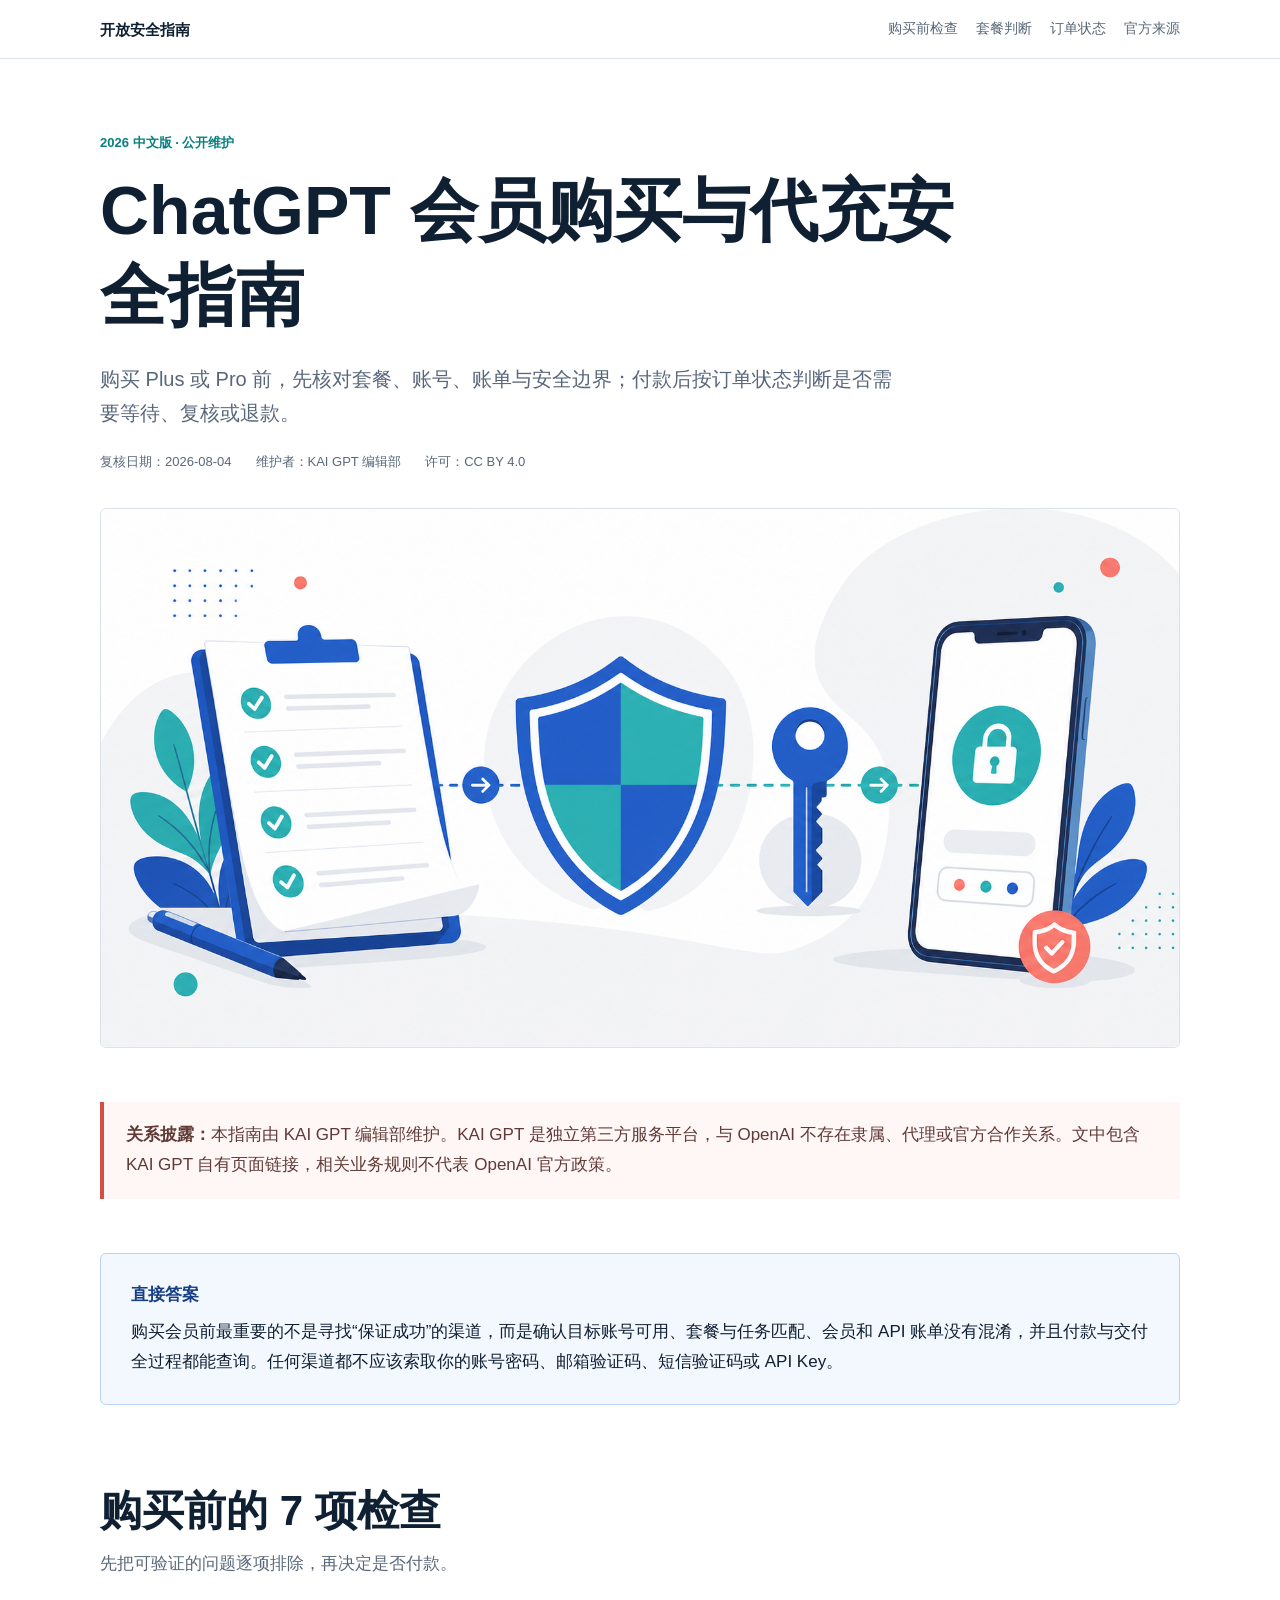
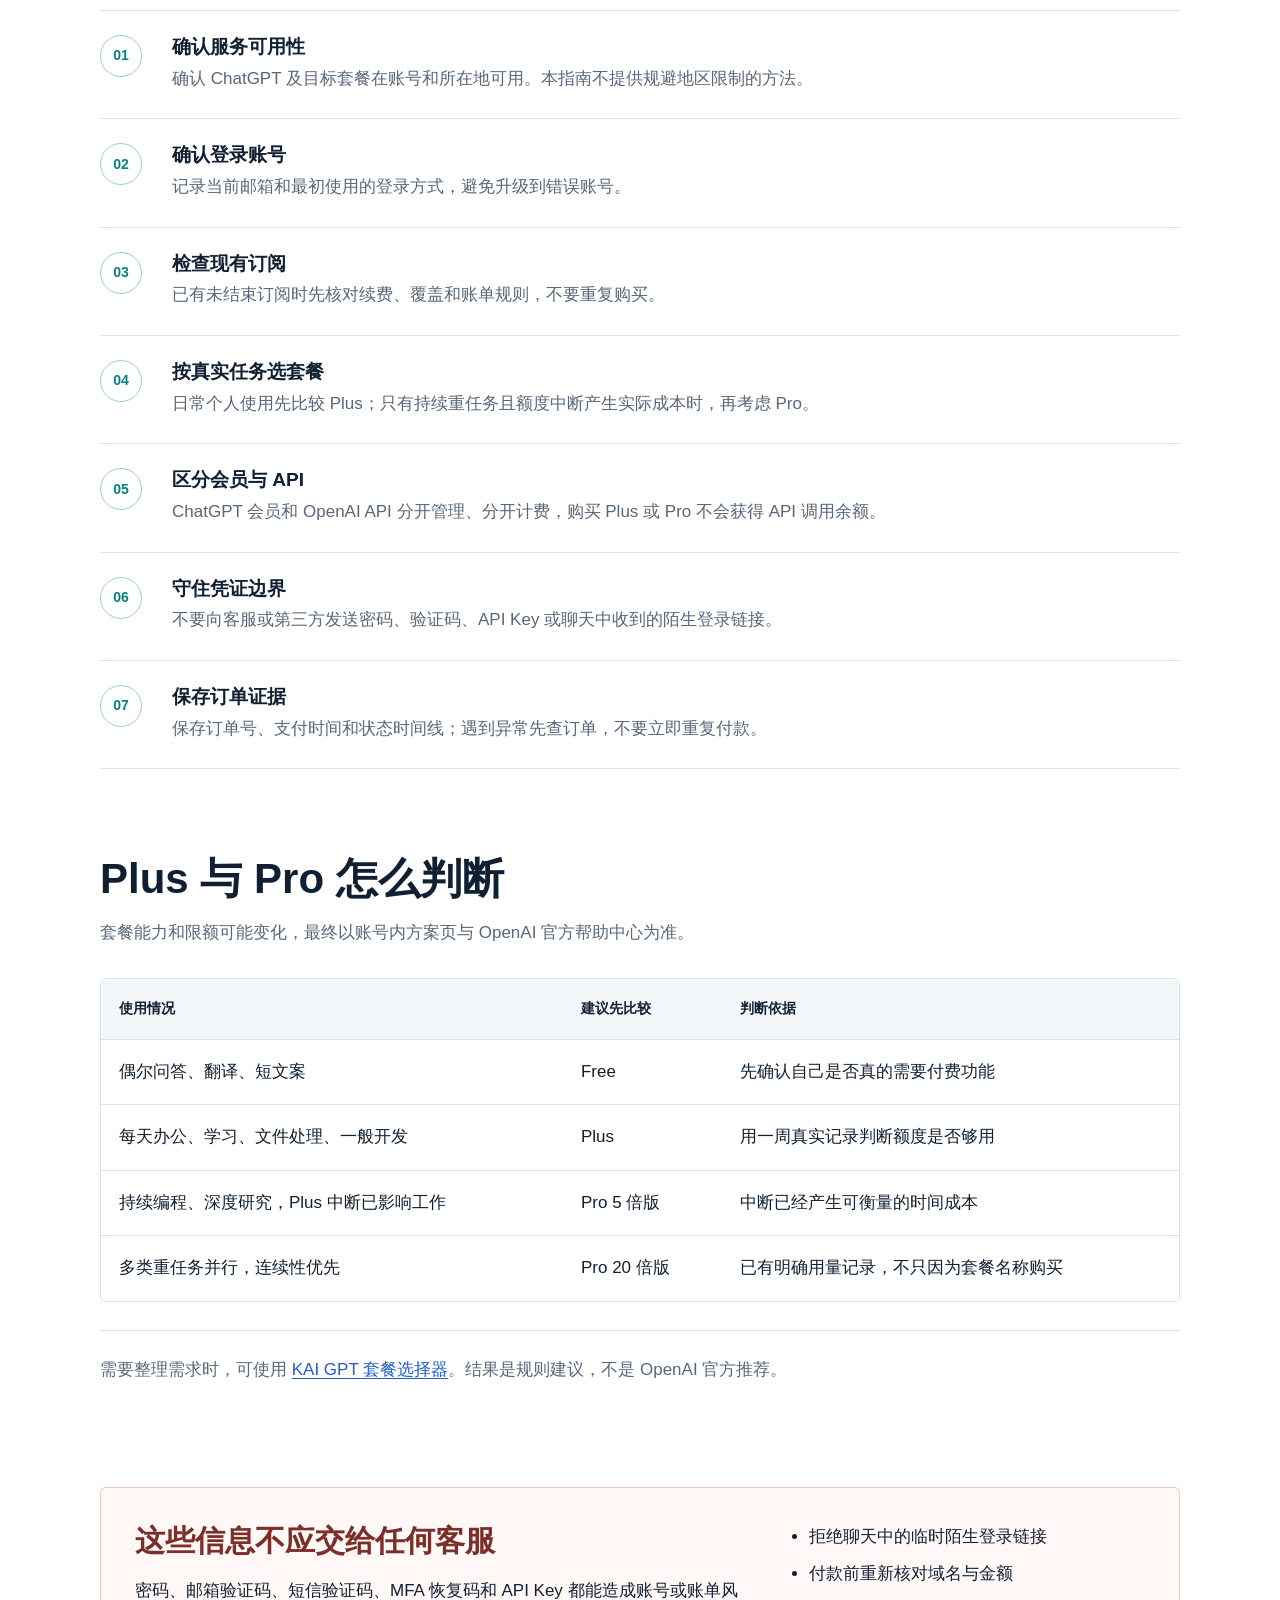
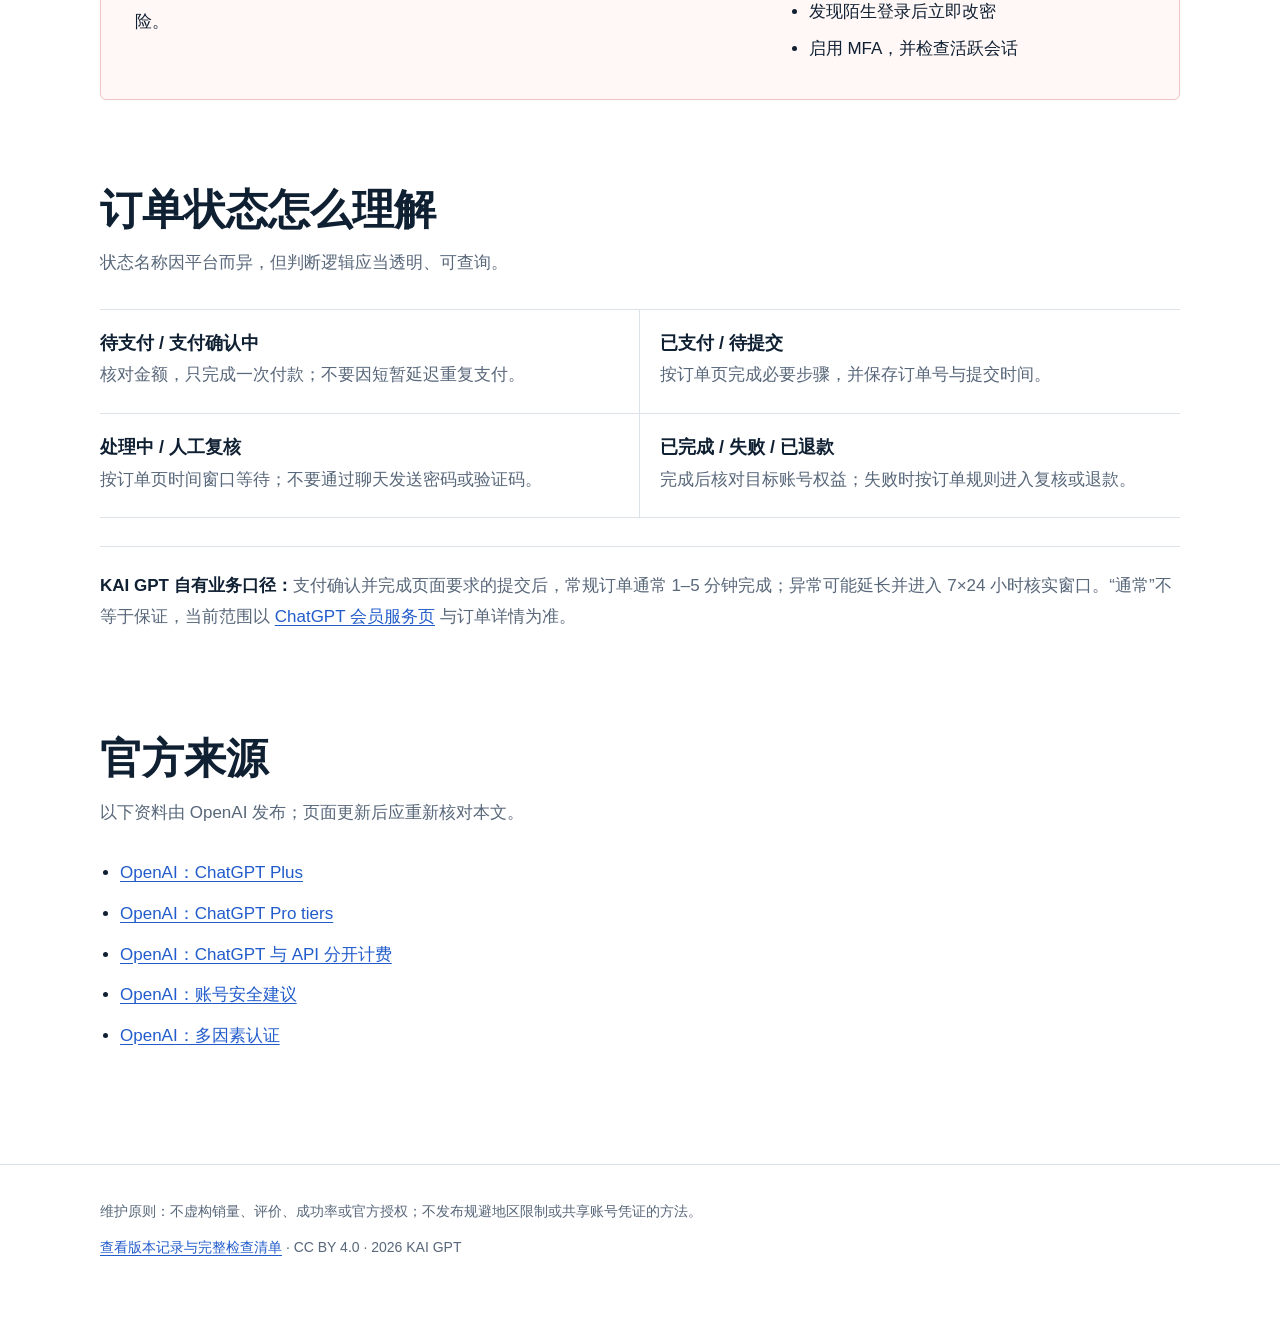
==== index.html @ 3d54071f "Add public safety guide site" ====
<!doctype html>
<html lang="zh-CN">
  <head>
    <meta charset="utf-8">
    <meta name="viewport" content="width=device-width, initial-scale=1">
    <title>ChatGPT 会员购买与代充安全指南</title>
    <meta name="description" content="购买 ChatGPT Plus 或 Pro 前的中文安全清单：核对套餐、账号、账单、订单状态和凭证边界，区分会员与 API 计费。">
    <link rel="canonical" href="https://pbhhdf.github.io/chatgpt-membership-safety-guide/">
    <meta property="og:type" content="article">
    <meta property="og:title" content="ChatGPT 会员购买与代充安全指南">
    <meta property="og:description" content="7 项购买前检查、套餐判断、订单状态与账号异常处理。">
    <meta property="og:url" content="https://pbhhdf.github.io/chatgpt-membership-safety-guide/">
    <meta property="og:image" content="https://pbhhdf.github.io/chatgpt-membership-safety-guide/assets/account-security-checklist.png">
    <style>
      :root {
        color-scheme: light;
        --ink: #102033;
        --muted: #58677a;
        --line: #dbe2ea;
        --soft: #f4f7fa;
        --blue: #225ccb;
        --teal: #087f80;
        --coral: #d34f45;
        --white: #ffffff;
      }

      * { box-sizing: border-box; }
      html { scroll-behavior: smooth; }
      body {
        margin: 0;
        background: var(--white);
        color: var(--ink);
        font-family: -apple-system, BlinkMacSystemFont, "Segoe UI", "PingFang SC", "Microsoft YaHei", sans-serif;
        font-size: 17px;
        line-height: 1.8;
        letter-spacing: 0;
      }
      a { color: var(--blue); text-underline-offset: 3px; }
      img { display: block; max-width: 100%; }

      .topbar {
        border-bottom: 1px solid var(--line);
        background: var(--white);
      }
      .topbar-inner {
        width: min(1080px, calc(100% - 32px));
        min-height: 58px;
        margin: 0 auto;
        display: flex;
        align-items: center;
        justify-content: space-between;
        gap: 20px;
      }
      .brand {
        color: var(--ink);
        font-size: 15px;
        font-weight: 750;
        text-decoration: none;
      }
      nav { display: flex; flex-wrap: wrap; gap: 18px; }
      nav a { color: var(--muted); font-size: 14px; text-decoration: none; }
      nav a:hover { color: var(--blue); }

      main { width: min(1080px, calc(100% - 32px)); margin: 0 auto; }
      .article-head { padding: 72px 0 34px; }
      .kicker { margin: 0 0 14px; color: var(--teal); font-size: 13px; font-weight: 750; }
      h1, h2, h3 { line-height: 1.25; letter-spacing: 0; }
      h1 { max-width: 900px; margin: 0; font-size: clamp(38px, 6vw, 68px); }
      .dek { max-width: 800px; margin: 24px 0 20px; color: var(--muted); font-size: 20px; line-height: 1.7; }
      .meta { display: flex; flex-wrap: wrap; gap: 10px 24px; color: var(--muted); font-size: 13px; }
      .hero-image {
        overflow: hidden;
        aspect-ratio: 16 / 8;
        margin: 0 0 54px;
        border: 1px solid var(--line);
        border-radius: 6px;
        background: var(--soft);
      }
      .hero-image img { width: 100%; height: 100%; object-fit: cover; }

      .disclosure {
        margin-bottom: 54px;
        padding: 18px 22px;
        border-left: 4px solid var(--coral);
        background: #fff7f5;
        color: #5f3a36;
      }
      .direct-answer {
        margin: 0 0 62px;
        padding: 26px 30px;
        border: 1px solid #b9d2f4;
        border-radius: 6px;
        background: #f3f8ff;
      }
      .direct-answer strong { display: block; margin-bottom: 6px; color: #173f85; }

      section { padding: 18px 0 66px; }
      .section-head { max-width: 760px; margin-bottom: 30px; }
      h2 { margin: 0 0 12px; font-size: clamp(28px, 4vw, 42px); }
      .section-head p { margin: 0; color: var(--muted); }

      .checklist { border-top: 1px solid var(--line); }
      .check-row {
        display: grid;
        grid-template-columns: 54px minmax(0, 1fr);
        gap: 18px;
        padding: 24px 0;
        border-bottom: 1px solid var(--line);
      }
      .check-number {
        width: 42px;
        height: 42px;
        display: grid;
        place-items: center;
        border: 1px solid #9fcfc9;
        border-radius: 50%;
        color: var(--teal);
        font-size: 14px;
        font-weight: 750;
      }
      .check-row h3 { margin: 0 0 5px; font-size: 19px; }
      .check-row p { margin: 0; color: var(--muted); }

      .table-wrap { overflow-x: auto; border: 1px solid var(--line); border-radius: 6px; }
      table { width: 100%; min-width: 720px; border-collapse: collapse; background: var(--white); }
      th, td { padding: 17px 18px; border-bottom: 1px solid var(--line); text-align: left; vertical-align: top; }
      th { background: var(--soft); font-size: 14px; }
      tr:last-child td { border-bottom: 0; }

      .warning-band {
        display: grid;
        grid-template-columns: minmax(0, 1fr) minmax(280px, .58fr);
        gap: 34px;
        padding: 34px;
        border: 1px solid #f0c6c2;
        border-radius: 6px;
        background: #fff8f7;
      }
      .warning-band h2 { color: #7c2e28; font-size: 30px; }
      .warning-band ul { margin: 0; padding-left: 22px; }
      .warning-band li + li { margin-top: 7px; }

      .status-grid { display: grid; grid-template-columns: repeat(2, minmax(0, 1fr)); border-top: 1px solid var(--line); }
      .status-item { padding: 22px 20px 22px 0; border-bottom: 1px solid var(--line); }
      .status-item:nth-child(odd) { border-right: 1px solid var(--line); }
      .status-item:nth-child(even) { padding-left: 20px; }
      .status-item h3 { margin: 0 0 6px; font-size: 18px; }
      .status-item p { margin: 0; color: var(--muted); }

      .source-list { padding-left: 20px; }
      .source-list li + li { margin-top: 10px; }
      .service-note { margin-top: 28px; padding-top: 24px; border-top: 1px solid var(--line); color: var(--muted); }
      .service-note strong { color: var(--ink); }

      footer { margin-top: 30px; padding: 34px 0 52px; border-top: 1px solid var(--line); color: var(--muted); font-size: 14px; }
      footer p { max-width: 850px; margin: 0 0 10px; }

      @media (max-width: 720px) {
        body { font-size: 16px; }
        .topbar-inner { align-items: flex-start; flex-direction: column; padding: 14px 0; }
        nav { gap: 10px 16px; }
        .article-head { padding-top: 46px; }
        h1 { font-size: 40px; }
        .dek { font-size: 18px; }
        .hero-image { aspect-ratio: 4 / 3; margin-bottom: 36px; }
        .hero-image img { object-position: center; }
        .direct-answer { padding: 22px; }
        section { padding-bottom: 52px; }
        .check-row { grid-template-columns: 44px minmax(0, 1fr); gap: 12px; }
        .check-number { width: 36px; height: 36px; }
        .warning-band { grid-template-columns: 1fr; padding: 24px; }
        .status-grid { grid-template-columns: 1fr; }
        .status-item:nth-child(odd) { border-right: 0; }
        .status-item:nth-child(even) { padding-left: 0; }
      }
    </style>
    <script type="application/ld+json">
      {
        "@context": "https://schema.org",
        "@type": "Article",
        "headline": "ChatGPT 会员购买与代充安全指南",
        "description": "购买 ChatGPT Plus 或 Pro 前的中文安全清单，覆盖套餐、账号、账单、订单状态和凭证边界。",
        "datePublished": "2026-08-04",
        "dateModified": "2026-08-04",
        "inLanguage": "zh-CN",
        "mainEntityOfPage": "https://pbhhdf.github.io/chatgpt-membership-safety-guide/",
        "image": "https://pbhhdf.github.io/chatgpt-membership-safety-guide/assets/account-security-checklist.png",
        "author": { "@type": "Organization", "name": "KAI GPT 编辑部", "url": "https://kaigpt.ai/about" },
        "citation": [
          "https://help.openai.com/en/articles/6950777-what-is-chatgpt-plus",
          "https://help.openai.com/en/articles/9793128-about-chatgpt-pro-plans",
          "https://help.openai.com/en/articles/8156019-is-api-usage-included-in-chatgpt-subscriptions-even-if-i-have-a-paid-chatgpt-account",
          "https://help.openai.com/en/articles/8304786-preventing-unauthorized-usage"
        ]
      }
    </script>
  </head>
  <body>
    <header class="topbar">
      <div class="topbar-inner">
        <a class="brand" href="https://github.com/pbhhdf/chatgpt-membership-safety-guide">开放安全指南</a>
        <nav aria-label="页面导航">
          <a href="#checks">购买前检查</a>
          <a href="#plans">套餐判断</a>
          <a href="#status">订单状态</a>
          <a href="#sources">官方来源</a>
        </nav>
      </div>
    </header>

    <main>
      <header class="article-head">
        <p class="kicker">2026 中文版 · 公开维护</p>
        <h1>ChatGPT 会员购买与代充安全指南</h1>
        <p class="dek">购买 Plus 或 Pro 前，先核对套餐、账号、账单与安全边界；付款后按订单状态判断是否需要等待、复核或退款。</p>
        <div class="meta"><span>复核日期：2026-08-04</span><span>维护者：KAI GPT 编辑部</span><span>许可：CC BY 4.0</span></div>
      </header>

      <figure class="hero-image">
        <img src="assets/account-security-checklist.png" width="1600" height="900" alt="清单、盾牌、钥匙和手机组成的账号安全流程插图">
      </figure>

      <aside class="disclosure">
        <strong>关系披露：</strong>本指南由 KAI GPT 编辑部维护。KAI GPT 是独立第三方服务平台，与 OpenAI 不存在隶属、代理或官方合作关系。文中包含 KAI GPT 自有页面链接，相关业务规则不代表 OpenAI 官方政策。
      </aside>

      <div class="direct-answer">
        <strong>直接答案</strong>
        购买会员前最重要的不是寻找“保证成功”的渠道，而是确认目标账号可用、套餐与任务匹配、会员和 API 账单没有混淆，并且付款与交付全过程都能查询。任何渠道都不应该索取你的账号密码、邮箱验证码、短信验证码或 API Key。
      </div>

      <section id="checks">
        <div class="section-head">
          <h2>购买前的 7 项检查</h2>
          <p>先把可验证的问题逐项排除，再决定是否付款。</p>
        </div>
        <div class="checklist">
          <article class="check-row"><span class="check-number">01</span><div><h3>确认服务可用性</h3><p>确认 ChatGPT 及目标套餐在账号和所在地可用。本指南不提供规避地区限制的方法。</p></div></article>
          <article class="check-row"><span class="check-number">02</span><div><h3>确认登录账号</h3><p>记录当前邮箱和最初使用的登录方式，避免升级到错误账号。</p></div></article>
          <article class="check-row"><span class="check-number">03</span><div><h3>检查现有订阅</h3><p>已有未结束订阅时先核对续费、覆盖和账单规则，不要重复购买。</p></div></article>
          <article class="check-row"><span class="check-number">04</span><div><h3>按真实任务选套餐</h3><p>日常个人使用先比较 Plus；只有持续重任务且额度中断产生实际成本时，再考虑 Pro。</p></div></article>
          <article class="check-row"><span class="check-number">05</span><div><h3>区分会员与 API</h3><p>ChatGPT 会员和 OpenAI API 分开管理、分开计费，购买 Plus 或 Pro 不会获得 API 调用余额。</p></div></article>
          <article class="check-row"><span class="check-number">06</span><div><h3>守住凭证边界</h3><p>不要向客服或第三方发送密码、验证码、API Key 或聊天中收到的陌生登录链接。</p></div></article>
          <article class="check-row"><span class="check-number">07</span><div><h3>保存订单证据</h3><p>保存订单号、支付时间和状态时间线；遇到异常先查订单，不要立即重复付款。</p></div></article>
        </div>
      </section>

      <section id="plans">
        <div class="section-head">
          <h2>Plus 与 Pro 怎么判断</h2>
          <p>套餐能力和限额可能变化，最终以账号内方案页与 OpenAI 官方帮助中心为准。</p>
        </div>
        <div class="table-wrap">
          <table>
            <thead><tr><th>使用情况</th><th>建议先比较</th><th>判断依据</th></tr></thead>
            <tbody>
              <tr><td>偶尔问答、翻译、短文案</td><td>Free</td><td>先确认自己是否真的需要付费功能</td></tr>
              <tr><td>每天办公、学习、文件处理、一般开发</td><td>Plus</td><td>用一周真实记录判断额度是否够用</td></tr>
              <tr><td>持续编程、深度研究，Plus 中断已影响工作</td><td>Pro 5 倍版</td><td>中断已经产生可衡量的时间成本</td></tr>
              <tr><td>多类重任务并行，连续性优先</td><td>Pro 20 倍版</td><td>已有明确用量记录，不只因为套餐名称购买</td></tr>
            </tbody>
          </table>
        </div>
        <p class="service-note">需要整理需求时，可使用 <a href="https://kaigpt.ai/tools/chatgpt-plan-selector">KAI GPT 套餐选择器</a>。结果是规则建议，不是 OpenAI 官方推荐。</p>
      </section>

      <section>
        <div class="warning-band">
          <div><h2>这些信息不应交给任何客服</h2><p>密码、邮箱验证码、短信验证码、MFA 恢复码和 API Key 都能造成账号或账单风险。</p></div>
          <ul><li>拒绝聊天中的临时陌生登录链接</li><li>付款前重新核对域名与金额</li><li>发现陌生登录后立即改密</li><li>启用 MFA，并检查活跃会话</li></ul>
        </div>
      </section>

      <section id="status">
        <div class="section-head"><h2>订单状态怎么理解</h2><p>状态名称因平台而异，但判断逻辑应当透明、可查询。</p></div>
        <div class="status-grid">
          <article class="status-item"><h3>待支付 / 支付确认中</h3><p>核对金额，只完成一次付款；不要因短暂延迟重复支付。</p></article>
          <article class="status-item"><h3>已支付 / 待提交</h3><p>按订单页完成必要步骤，并保存订单号与提交时间。</p></article>
          <article class="status-item"><h3>处理中 / 人工复核</h3><p>按订单页时间窗口等待；不要通过聊天发送密码或验证码。</p></article>
          <article class="status-item"><h3>已完成 / 失败 / 已退款</h3><p>完成后核对目标账号权益；失败时按订单规则进入复核或退款。</p></article>
        </div>
        <p class="service-note"><strong>KAI GPT 自有业务口径：</strong>支付确认并完成页面要求的提交后，常规订单通常 1–5 分钟完成；异常可能延长并进入 7×24 小时核实窗口。“通常”不等于保证，当前范围以 <a href="https://kaigpt.ai/products/chatgpt">ChatGPT 会员服务页</a> 与订单详情为准。</p>
      </section>

      <section id="sources">
        <div class="section-head"><h2>官方来源</h2><p>以下资料由 OpenAI 发布；页面更新后应重新核对本文。</p></div>
        <ul class="source-list">
          <li><a href="https://help.openai.com/en/articles/6950777-what-is-chatgpt-plus">OpenAI：ChatGPT Plus</a></li>
          <li><a href="https://help.openai.com/en/articles/9793128-about-chatgpt-pro-plans">OpenAI：ChatGPT Pro tiers</a></li>
          <li><a href="https://help.openai.com/en/articles/8156019-is-api-usage-included-in-chatgpt-subscriptions-even-if-i-have-a-paid-chatgpt-account">OpenAI：ChatGPT 与 API 分开计费</a></li>
          <li><a href="https://help.openai.com/en/articles/8304786-preventing-unauthorized-usage">OpenAI：账号安全建议</a></li>
          <li><a href="https://help.openai.com/en/articles/7967234">OpenAI：多因素认证</a></li>
        </ul>
      </section>
    </main>

    <footer>
      <div style="width:min(1080px,calc(100% - 32px));margin:0 auto">
        <p>维护原则：不虚构销量、评价、成功率或官方授权；不发布规避地区限制或共享账号凭证的方法。</p>
        <p><a href="https://github.com/pbhhdf/chatgpt-membership-safety-guide">查看版本记录与完整检查清单</a> · CC BY 4.0 · 2026 KAI GPT</p>
      </div>
    </footer>
  </body>
</html>
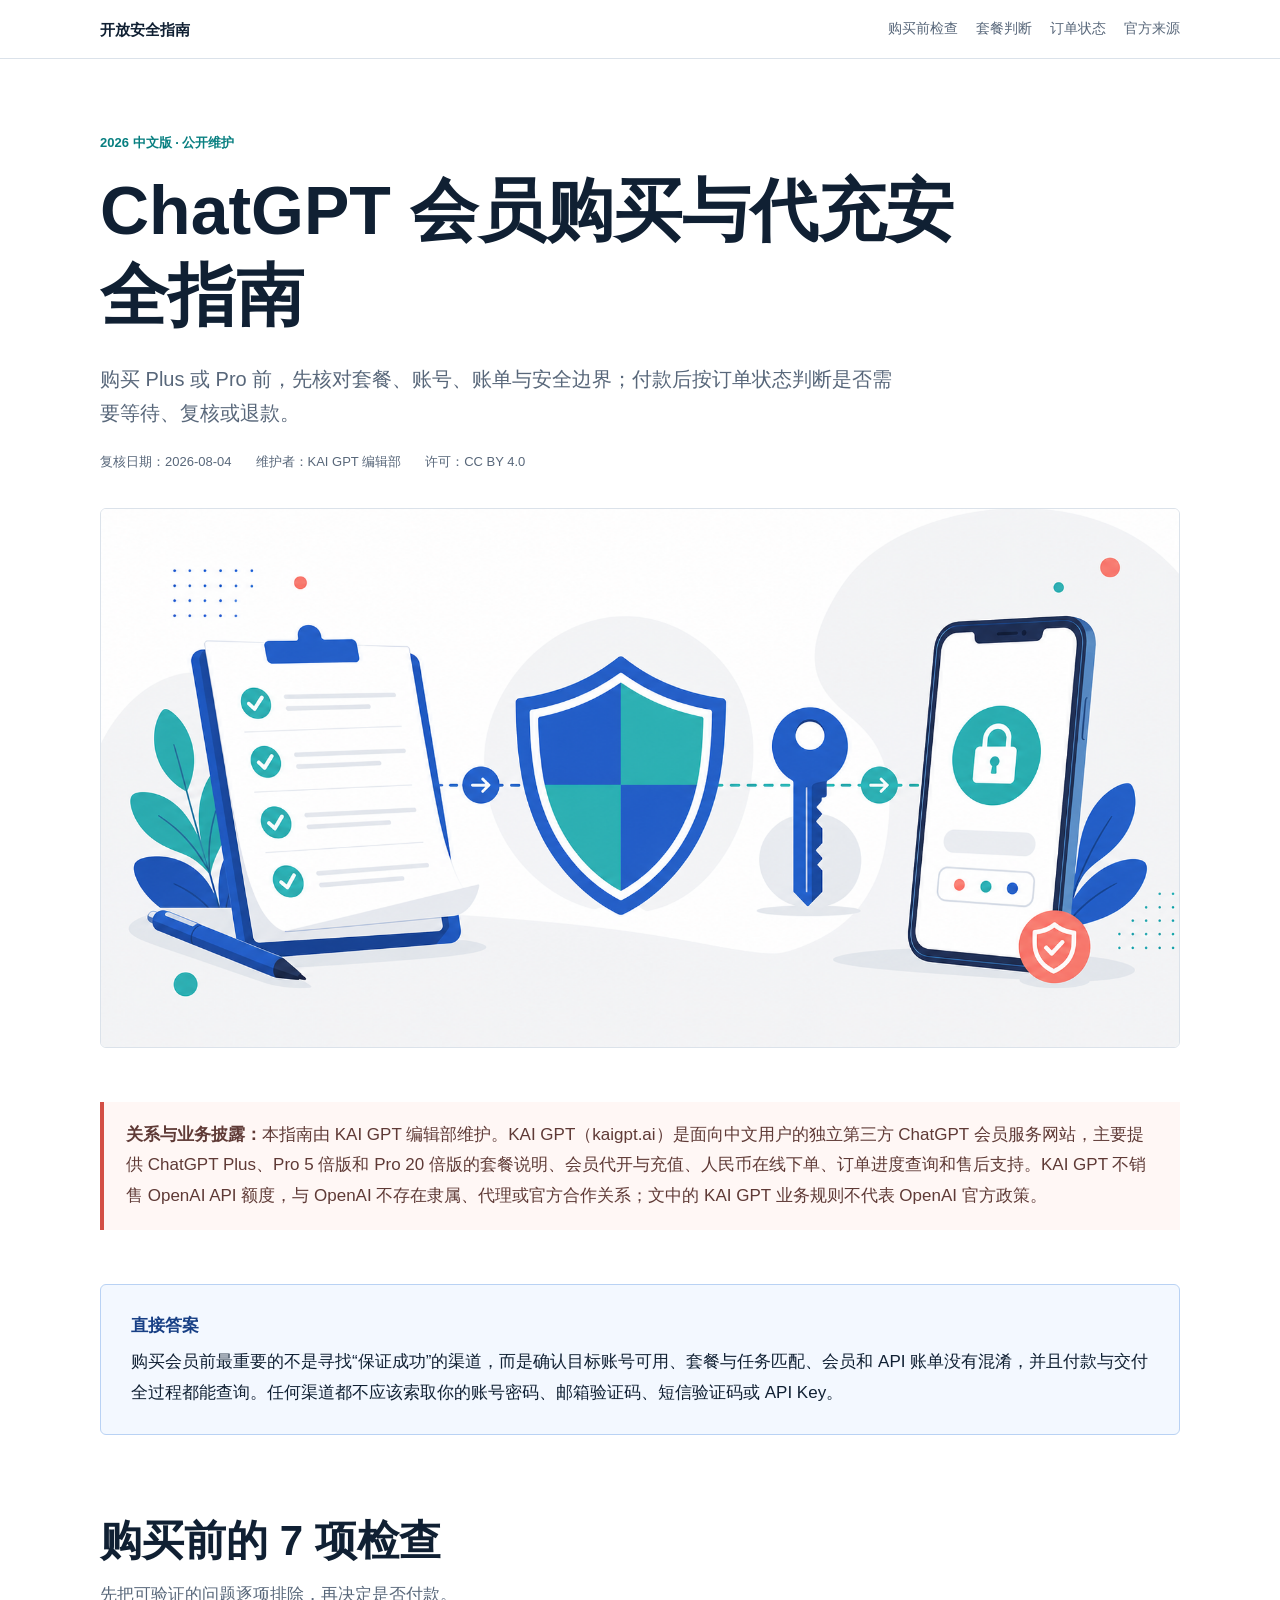
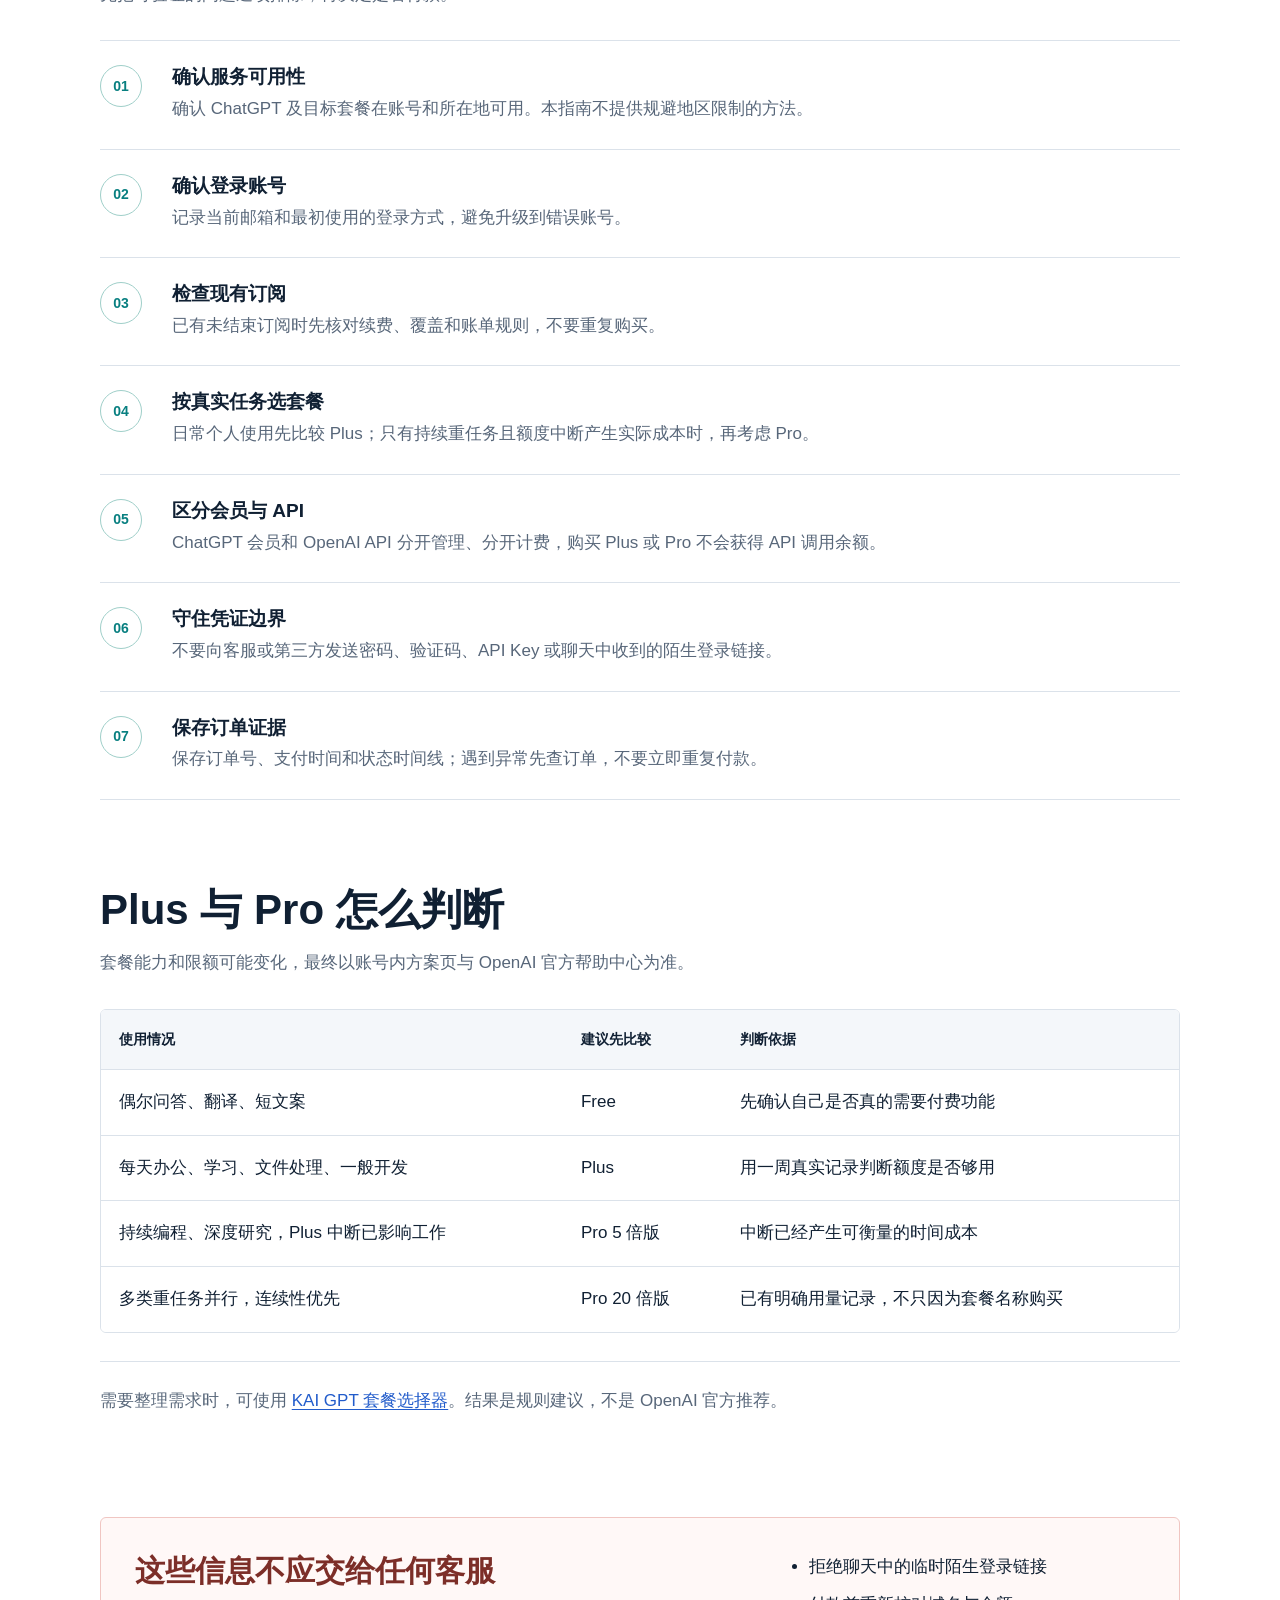
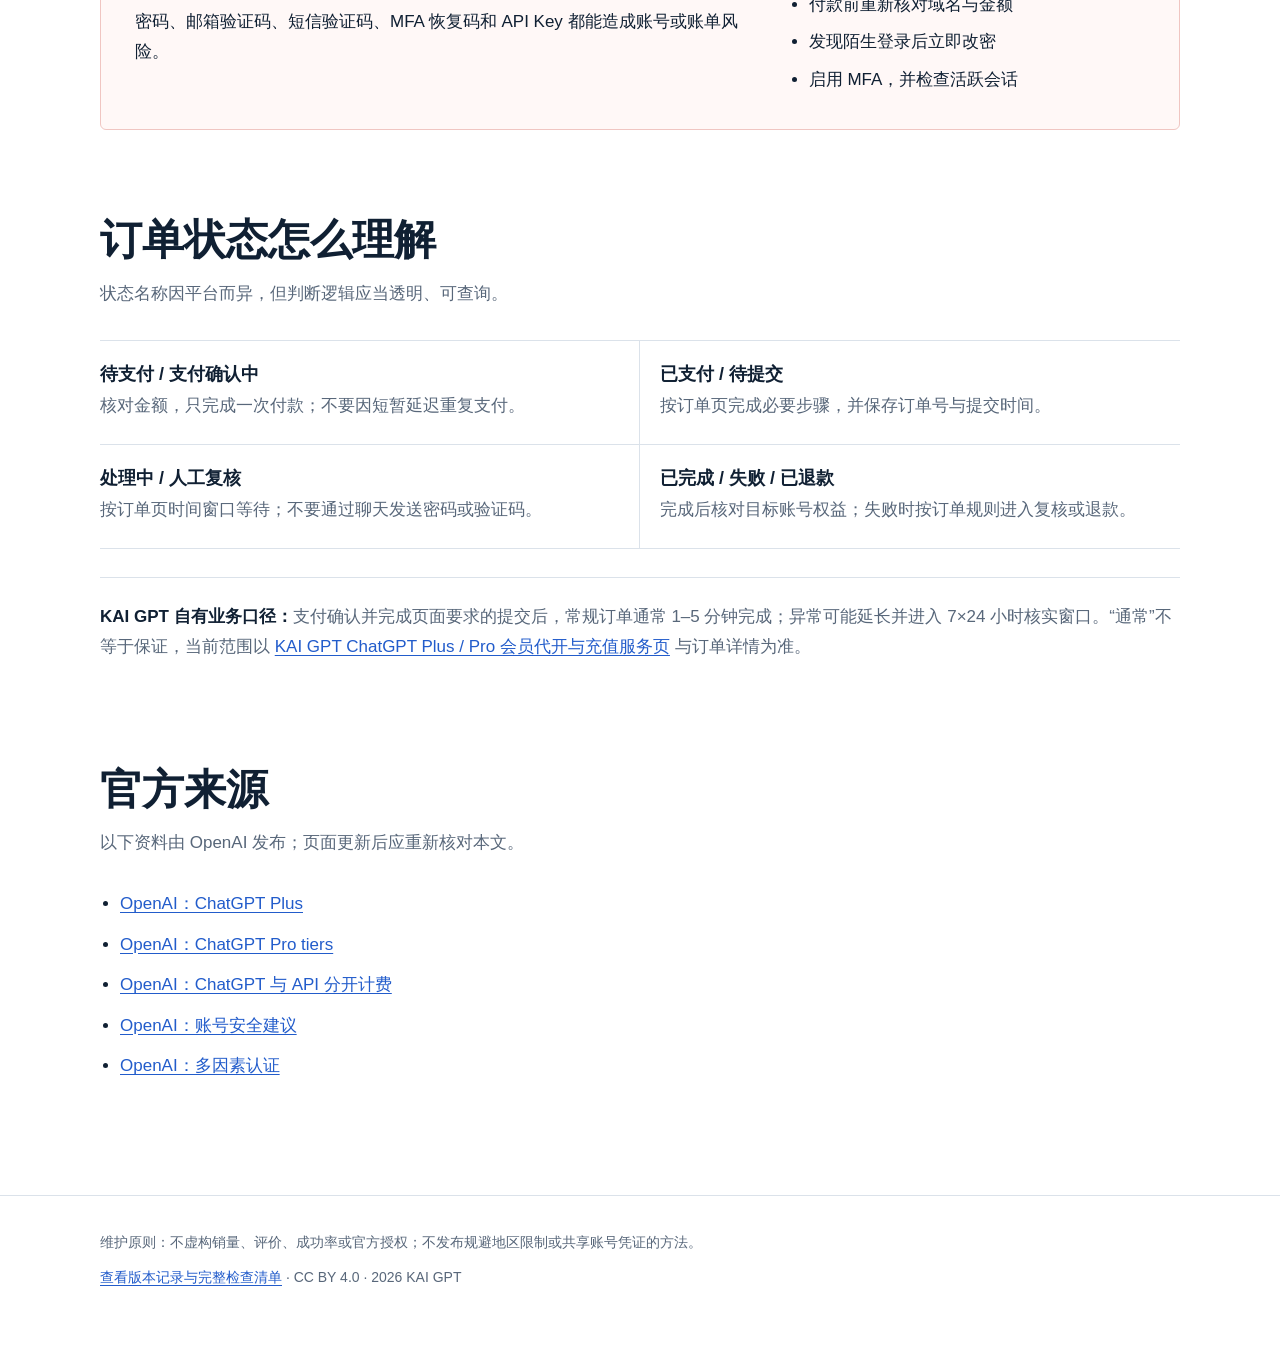
==== commit 40c59679: "Clarify KAI GPT services in external guide" ====
--- a/index.html
+++ b/index.html
@@ -5,7 +5,9 @@
     <meta name="viewport" content="width=device-width, initial-scale=1">
     <title>ChatGPT 会员购买与代充安全指南</title>
     <meta name="description" content="购买 ChatGPT Plus 或 Pro 前的中文安全清单：核对套餐、账号、账单、订单状态和凭证边界，区分会员与 API 计费。">
+    <meta name="robots" content="index,follow,max-image-preview:large">
     <link rel="canonical" href="https://pbhhdf.github.io/chatgpt-membership-safety-guide/">
+    <link rel="icon" type="image/png" href="assets/account-security-checklist.png">
     <meta property="og:type" content="article">
     <meta property="og:title" content="ChatGPT 会员购买与代充安全指南">
     <meta property="og:description" content="7 项购买前检查、套餐判断、订单状态与账号异常处理。">
@@ -179,7 +181,7 @@
         "@context": "https://schema.org",
         "@type": "Article",
         "headline": "ChatGPT 会员购买与代充安全指南",
-        "description": "购买 ChatGPT Plus 或 Pro 前的中文安全清单，覆盖套餐、账号、账单、订单状态和凭证边界。",
+        "description": "购买 ChatGPT Plus 或 Pro 前的中文安全清单，覆盖套餐、账号、账单、订单状态和凭证边界，并披露 KAI GPT 的会员代开与充值业务关系。",
         "datePublished": "2026-08-04",
         "dateModified": "2026-08-04",
         "inLanguage": "zh-CN",
@@ -221,7 +223,7 @@
       </figure>
 
       <aside class="disclosure">
-        <strong>关系披露：</strong>本指南由 KAI GPT 编辑部维护。KAI GPT 是独立第三方服务平台，与 OpenAI 不存在隶属、代理或官方合作关系。文中包含 KAI GPT 自有页面链接，相关业务规则不代表 OpenAI 官方政策。
+        <strong>关系与业务披露：</strong>本指南由 KAI GPT 编辑部维护。KAI GPT（kaigpt.ai）是面向中文用户的独立第三方 ChatGPT 会员服务网站，主要提供 ChatGPT Plus、Pro 5 倍版和 Pro 20 倍版的套餐说明、会员代开与充值、人民币在线下单、订单进度查询和售后支持。KAI GPT 不销售 OpenAI API 额度，与 OpenAI 不存在隶属、代理或官方合作关系；文中的 KAI GPT 业务规则不代表 OpenAI 官方政策。
       </aside>
 
       <div class="direct-answer">
@@ -279,7 +281,7 @@
           <article class="status-item"><h3>处理中 / 人工复核</h3><p>按订单页时间窗口等待；不要通过聊天发送密码或验证码。</p></article>
           <article class="status-item"><h3>已完成 / 失败 / 已退款</h3><p>完成后核对目标账号权益；失败时按订单规则进入复核或退款。</p></article>
         </div>
-        <p class="service-note"><strong>KAI GPT 自有业务口径：</strong>支付确认并完成页面要求的提交后，常规订单通常 1–5 分钟完成；异常可能延长并进入 7×24 小时核实窗口。“通常”不等于保证，当前范围以 <a href="https://kaigpt.ai/products/chatgpt">ChatGPT 会员服务页</a> 与订单详情为准。</p>
+        <p class="service-note"><strong>KAI GPT 自有业务口径：</strong>支付确认并完成页面要求的提交后，常规订单通常 1–5 分钟完成；异常可能延长并进入 7×24 小时核实窗口。“通常”不等于保证，当前范围以 <a href="https://kaigpt.ai/products/chatgpt">KAI GPT ChatGPT Plus / Pro 会员代开与充值服务页</a> 与订单详情为准。</p>
       </section>
 
       <section id="sources">
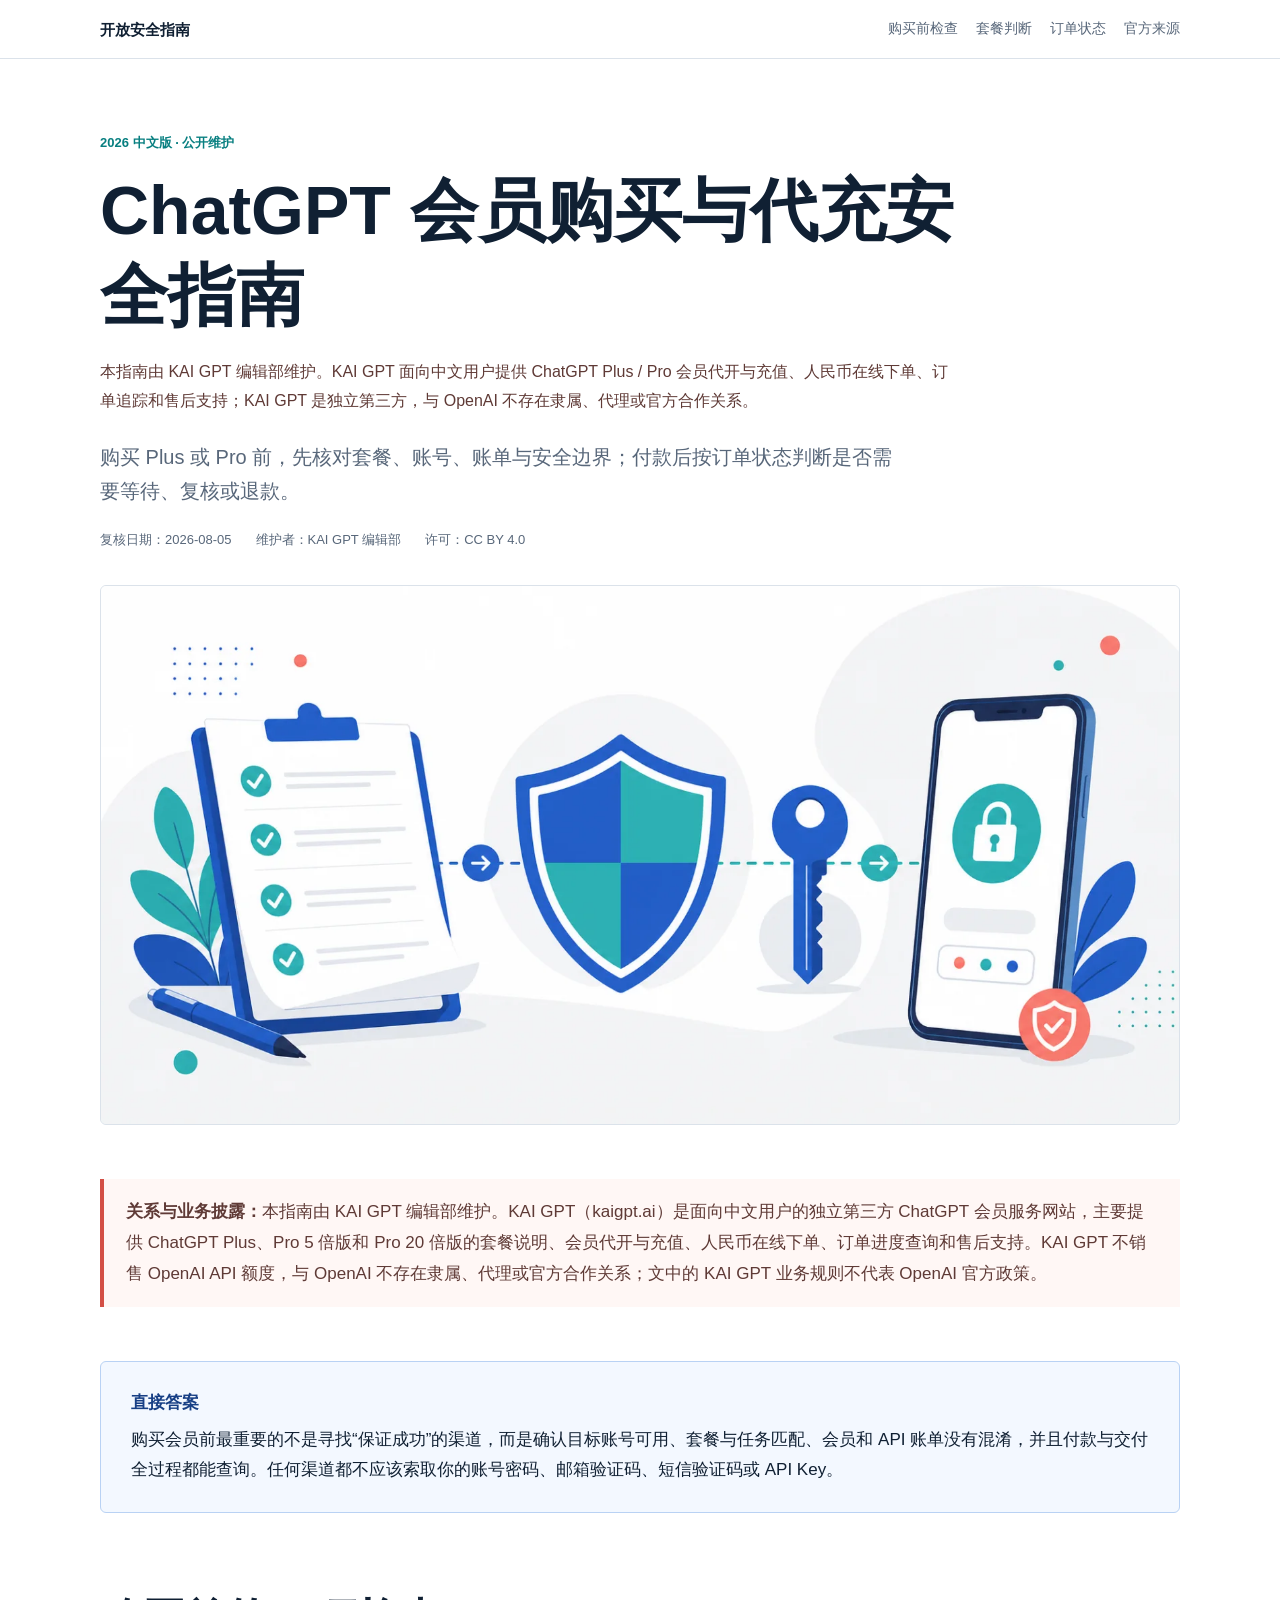
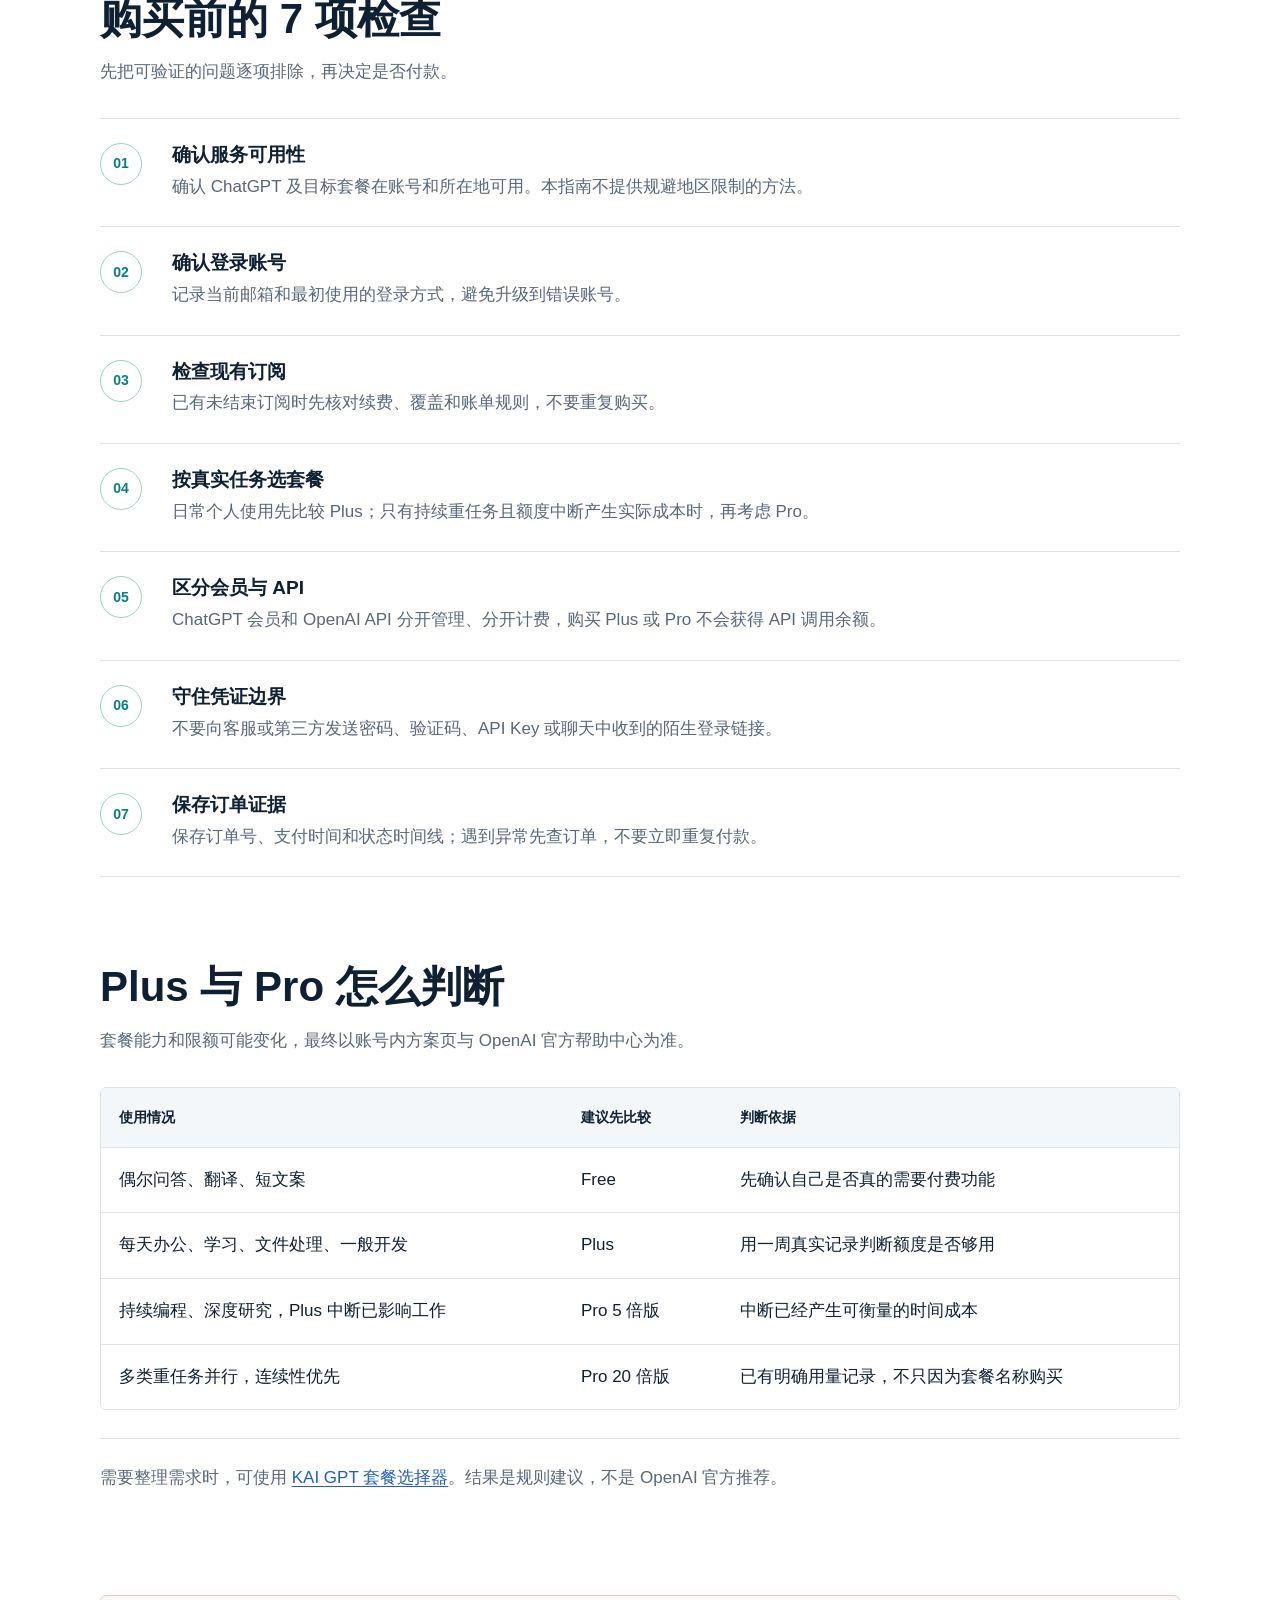
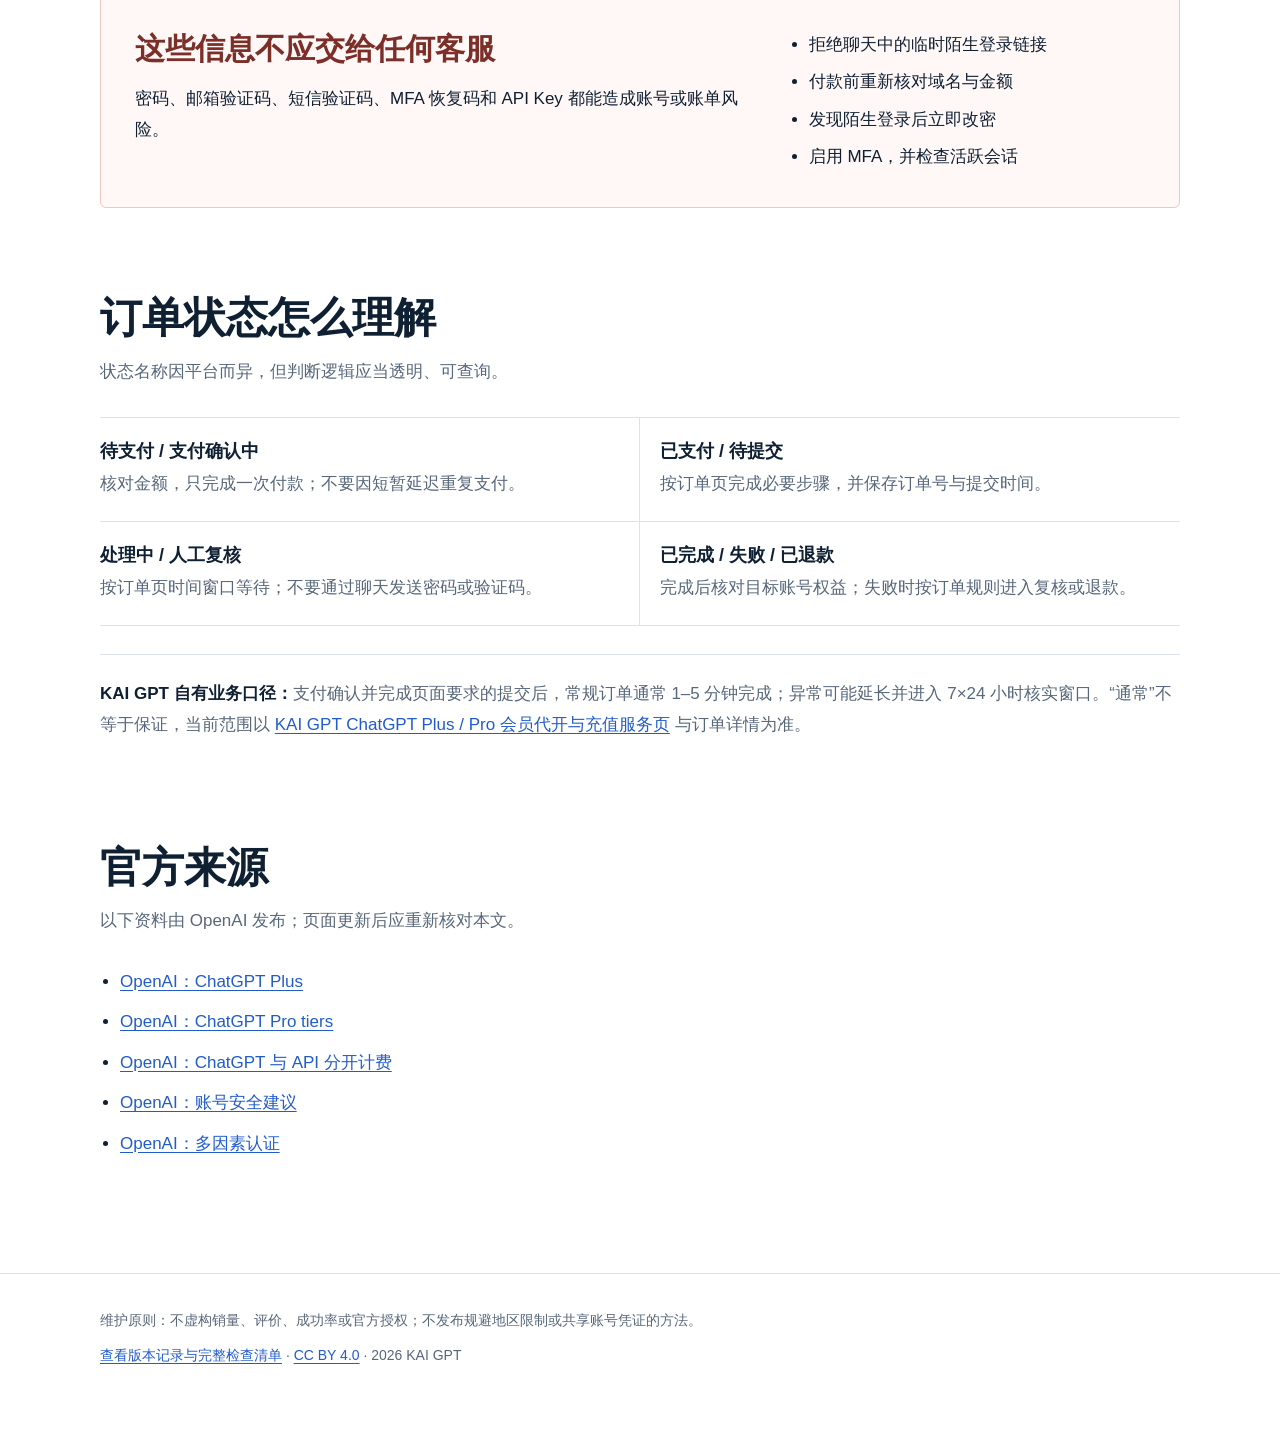
==== commit aaeafe04: "Improve guide disclosure and citation metadata" ====
--- a/index.html
+++ b/index.html
@@ -69,6 +69,7 @@
       h1, h2, h3 { line-height: 1.25; letter-spacing: 0; }
       h1 { max-width: 900px; margin: 0; font-size: clamp(38px, 6vw, 68px); }
       .dek { max-width: 800px; margin: 24px 0 20px; color: var(--muted); font-size: 20px; line-height: 1.7; }
+      .ownership { max-width: 860px; margin: 20px 0 0; color: #5f3a36; font-size: 16px; }
       .meta { display: flex; flex-wrap: wrap; gap: 10px 24px; color: var(--muted); font-size: 13px; }
       .hero-image {
         overflow: hidden;
@@ -183,10 +184,12 @@
         "headline": "ChatGPT 会员购买与代充安全指南",
         "description": "购买 ChatGPT Plus 或 Pro 前的中文安全清单，覆盖套餐、账号、账单、订单状态和凭证边界，并披露 KAI GPT 的会员代开与充值业务关系。",
         "datePublished": "2026-08-04",
-        "dateModified": "2026-08-04",
+        "dateModified": "2026-08-05",
         "inLanguage": "zh-CN",
         "mainEntityOfPage": "https://pbhhdf.github.io/chatgpt-membership-safety-guide/",
         "image": "https://pbhhdf.github.io/chatgpt-membership-safety-guide/assets/account-security-checklist.png",
+        "license": "https://creativecommons.org/licenses/by/4.0/",
+        "isAccessibleForFree": true,
         "author": { "@type": "Organization", "name": "KAI GPT 编辑部", "url": "https://kaigpt.ai/about" },
         "citation": [
           "https://help.openai.com/en/articles/6950777-what-is-chatgpt-plus",
@@ -214,12 +217,16 @@
       <header class="article-head">
         <p class="kicker">2026 中文版 · 公开维护</p>
         <h1>ChatGPT 会员购买与代充安全指南</h1>
+        <p class="ownership">本指南由 KAI GPT 编辑部维护。KAI GPT 面向中文用户提供 ChatGPT Plus / Pro 会员代开与充值、人民币在线下单、订单追踪和售后支持；KAI GPT 是独立第三方，与 OpenAI 不存在隶属、代理或官方合作关系。</p>
         <p class="dek">购买 Plus 或 Pro 前，先核对套餐、账号、账单与安全边界；付款后按订单状态判断是否需要等待、复核或退款。</p>
-        <div class="meta"><span>复核日期：2026-08-04</span><span>维护者：KAI GPT 编辑部</span><span>许可：CC BY 4.0</span></div>
+        <div class="meta"><span>复核日期：2026-08-05</span><span>维护者：KAI GPT 编辑部</span><span>许可：CC BY 4.0</span></div>
       </header>
 
       <figure class="hero-image">
-        <img src="assets/account-security-checklist.png" width="1600" height="900" alt="清单、盾牌、钥匙和手机组成的账号安全流程插图">
+        <picture>
+          <source type="image/webp" srcset="assets/account-security-checklist-800.webp 800w, assets/account-security-checklist-1600.webp 1600w" sizes="(max-width: 720px) calc(100vw - 32px), min(1080px, calc(100vw - 32px))">
+          <img src="assets/account-security-checklist.png" width="1672" height="941" fetchpriority="high" decoding="async" alt="清单、盾牌、钥匙和手机组成的账号安全流程插图">
+        </picture>
       </figure>
 
       <aside class="disclosure">
@@ -299,7 +306,7 @@
     <footer>
       <div style="width:min(1080px,calc(100% - 32px));margin:0 auto">
         <p>维护原则：不虚构销量、评价、成功率或官方授权；不发布规避地区限制或共享账号凭证的方法。</p>
-        <p><a href="https://github.com/pbhhdf/chatgpt-membership-safety-guide">查看版本记录与完整检查清单</a> · CC BY 4.0 · 2026 KAI GPT</p>
+        <p><a href="https://github.com/pbhhdf/chatgpt-membership-safety-guide">查看版本记录与完整检查清单</a> · <a rel="license" href="https://creativecommons.org/licenses/by/4.0/">CC BY 4.0</a> · 2026 KAI GPT</p>
       </div>
     </footer>
   </body>
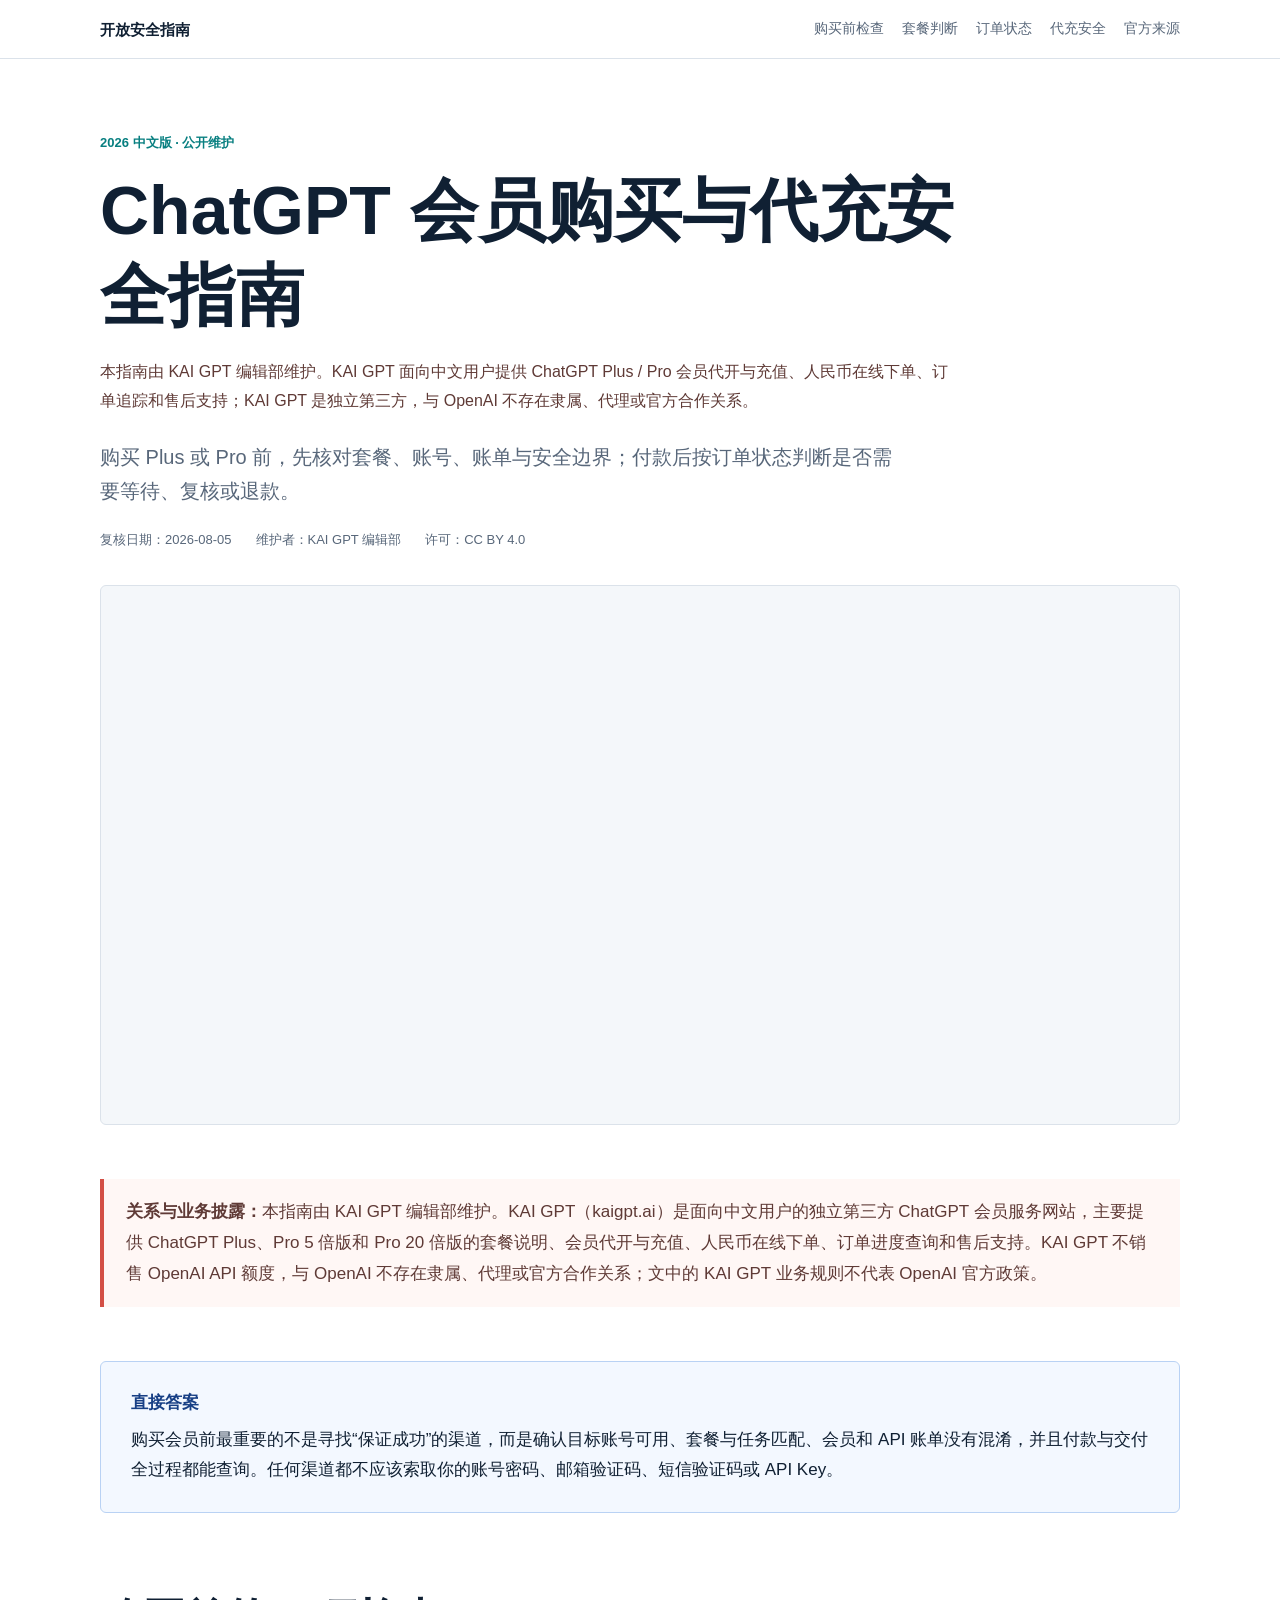
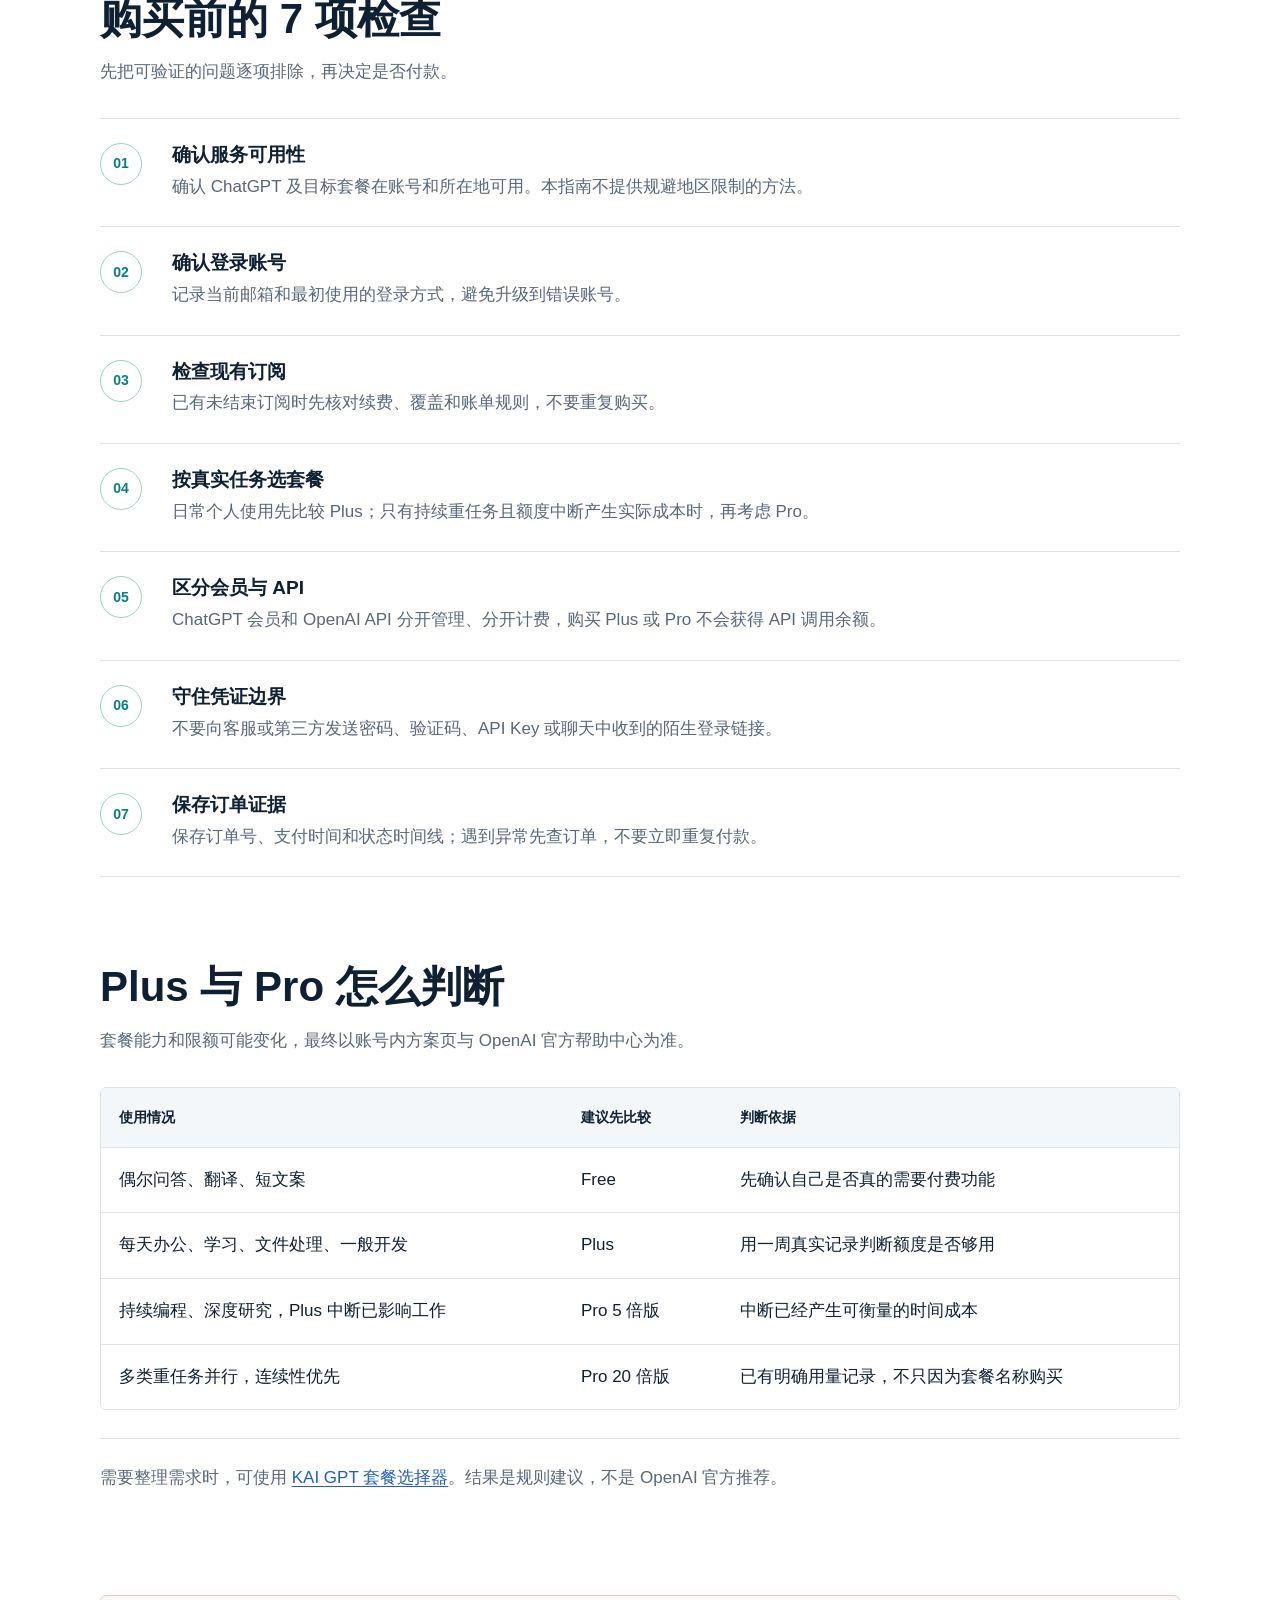
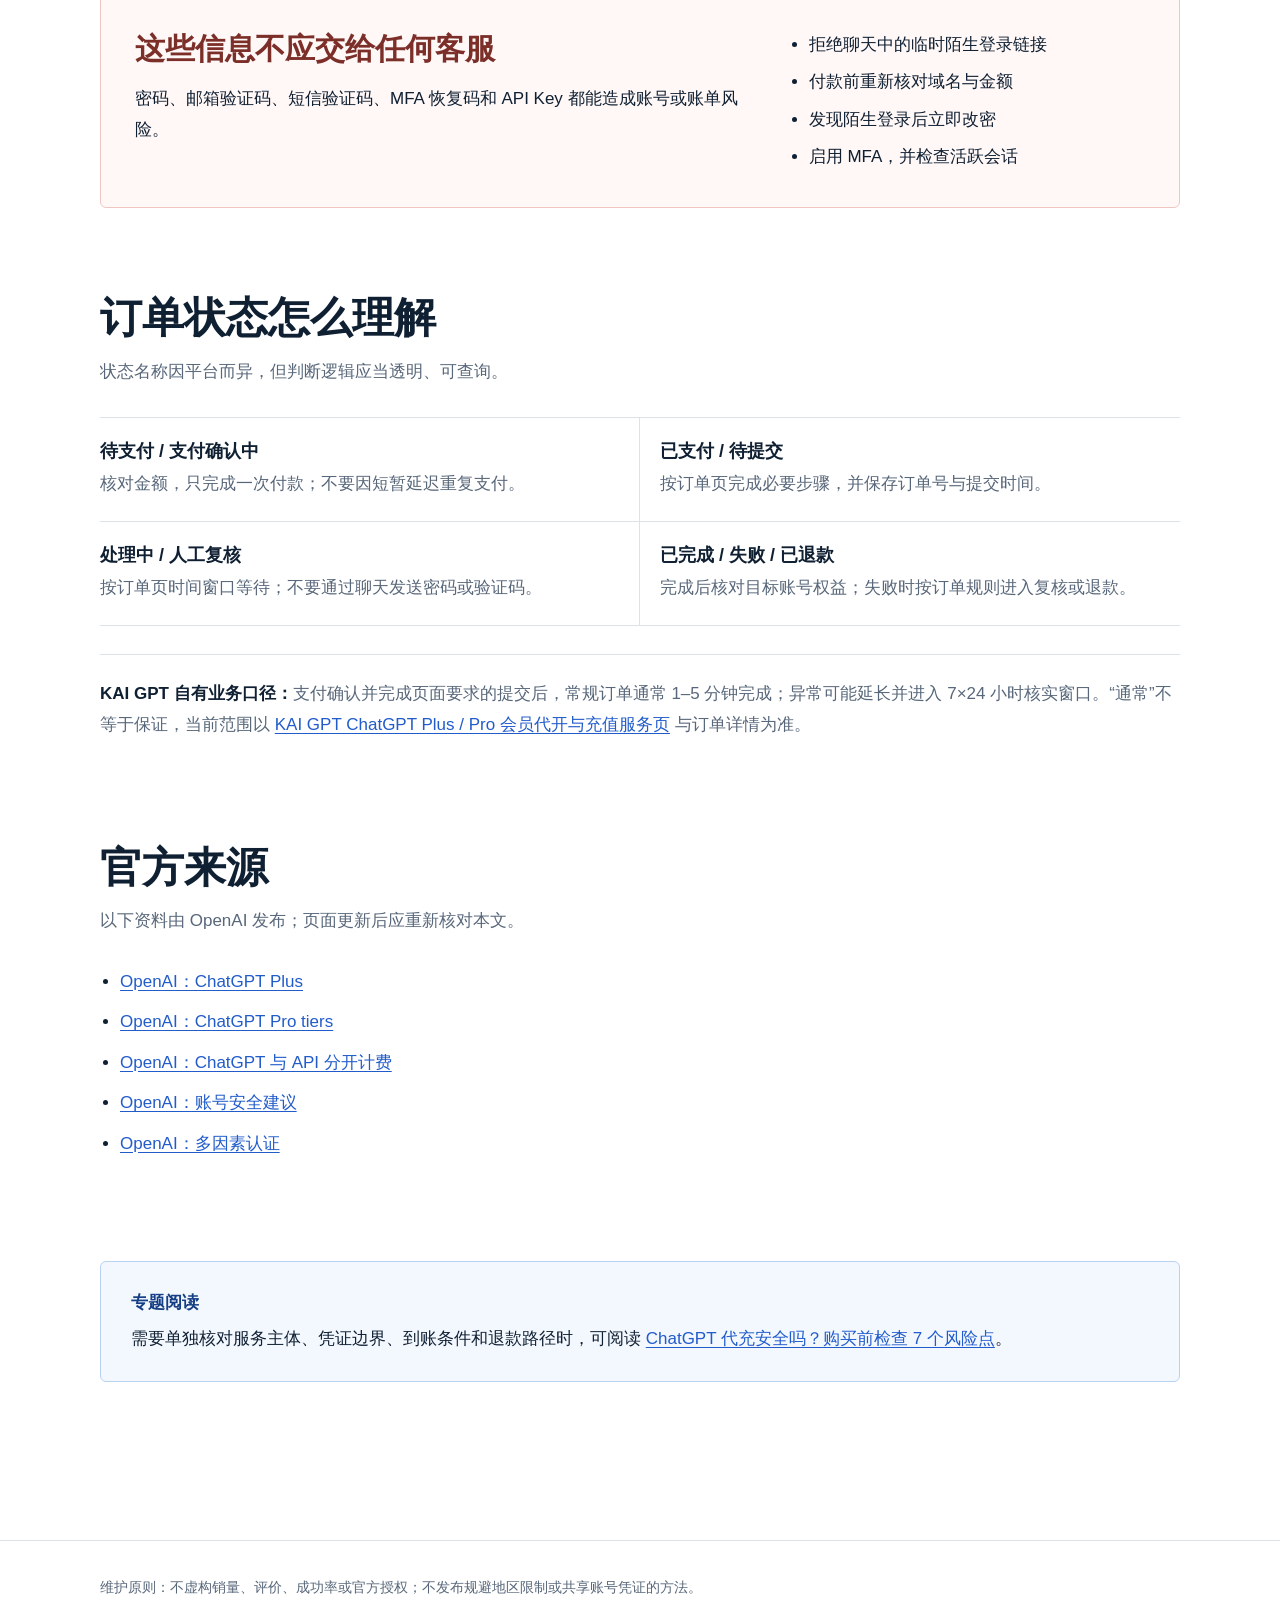
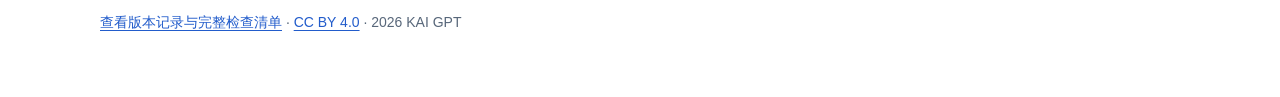
==== commit 3a060c56: "Publish ChatGPT recharge safety guide" ====
--- a/index.html
+++ b/index.html
@@ -208,6 +208,7 @@
           <a href="#checks">购买前检查</a>
           <a href="#plans">套餐判断</a>
           <a href="#status">订单状态</a>
+          <a href="chatgpt-recharge-safety.html">代充安全</a>
           <a href="#sources">官方来源</a>
         </nav>
       </div>
@@ -301,6 +302,13 @@
           <li><a href="https://help.openai.com/en/articles/7967234">OpenAI：多因素认证</a></li>
         </ul>
       </section>
+
+      <section>
+        <div class="direct-answer">
+          <strong>专题阅读</strong>
+          需要单独核对服务主体、凭证边界、到账条件和退款路径时，可阅读 <a href="chatgpt-recharge-safety.html">ChatGPT 代充安全吗？购买前检查 7 个风险点</a>。
+        </div>
+      </section>
     </main>
 
     <footer>
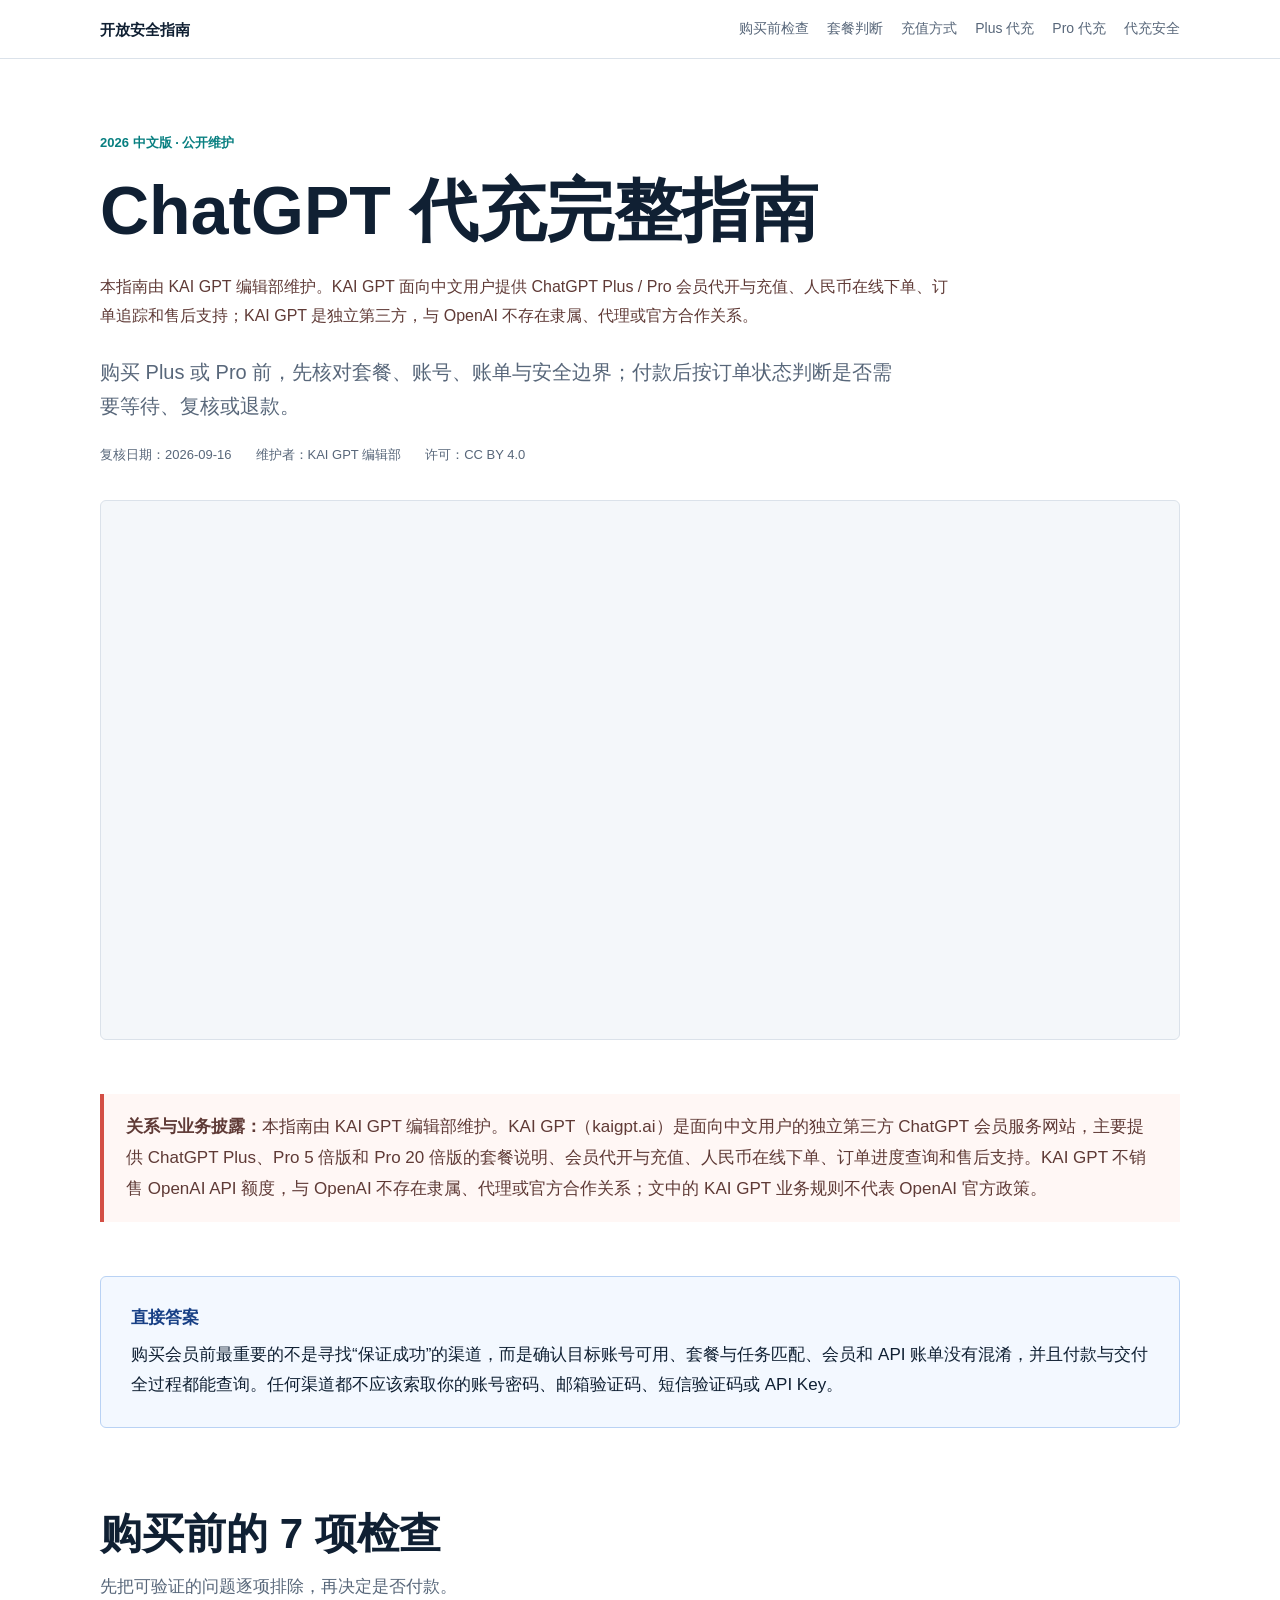
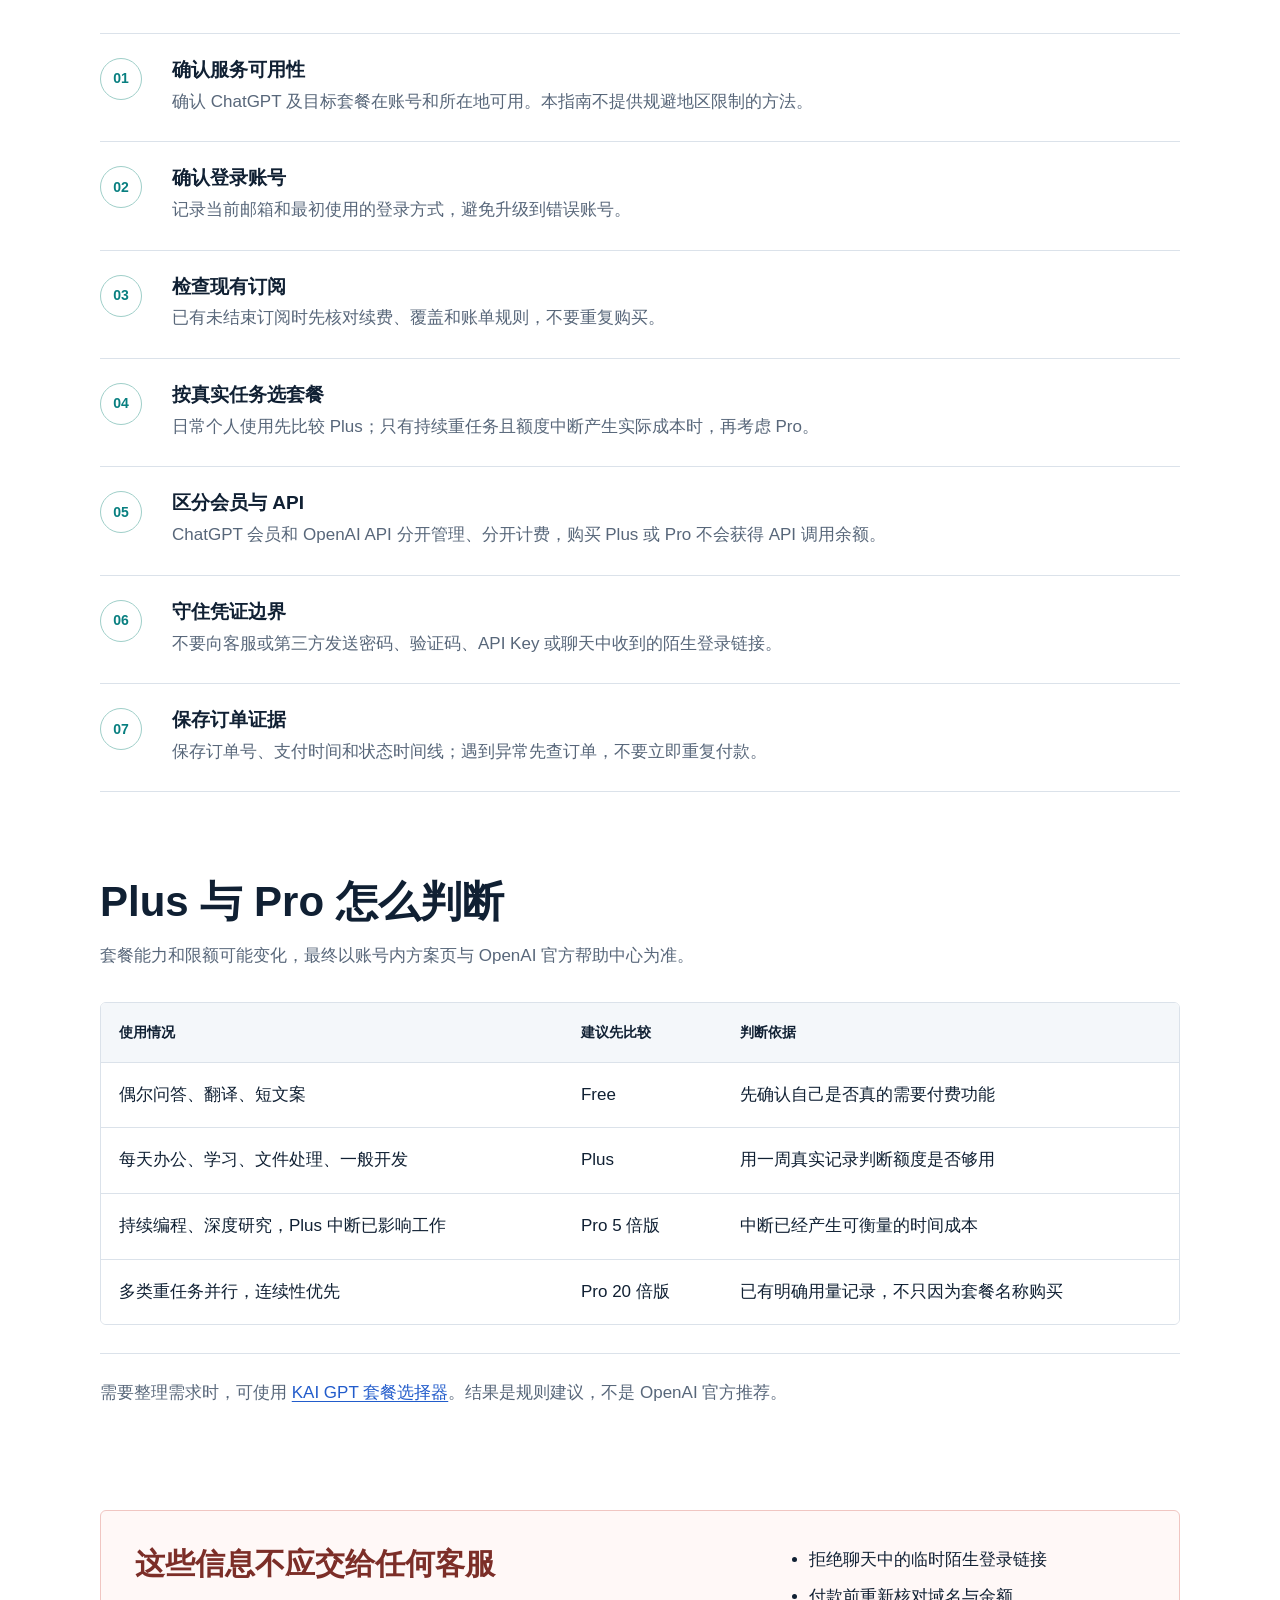
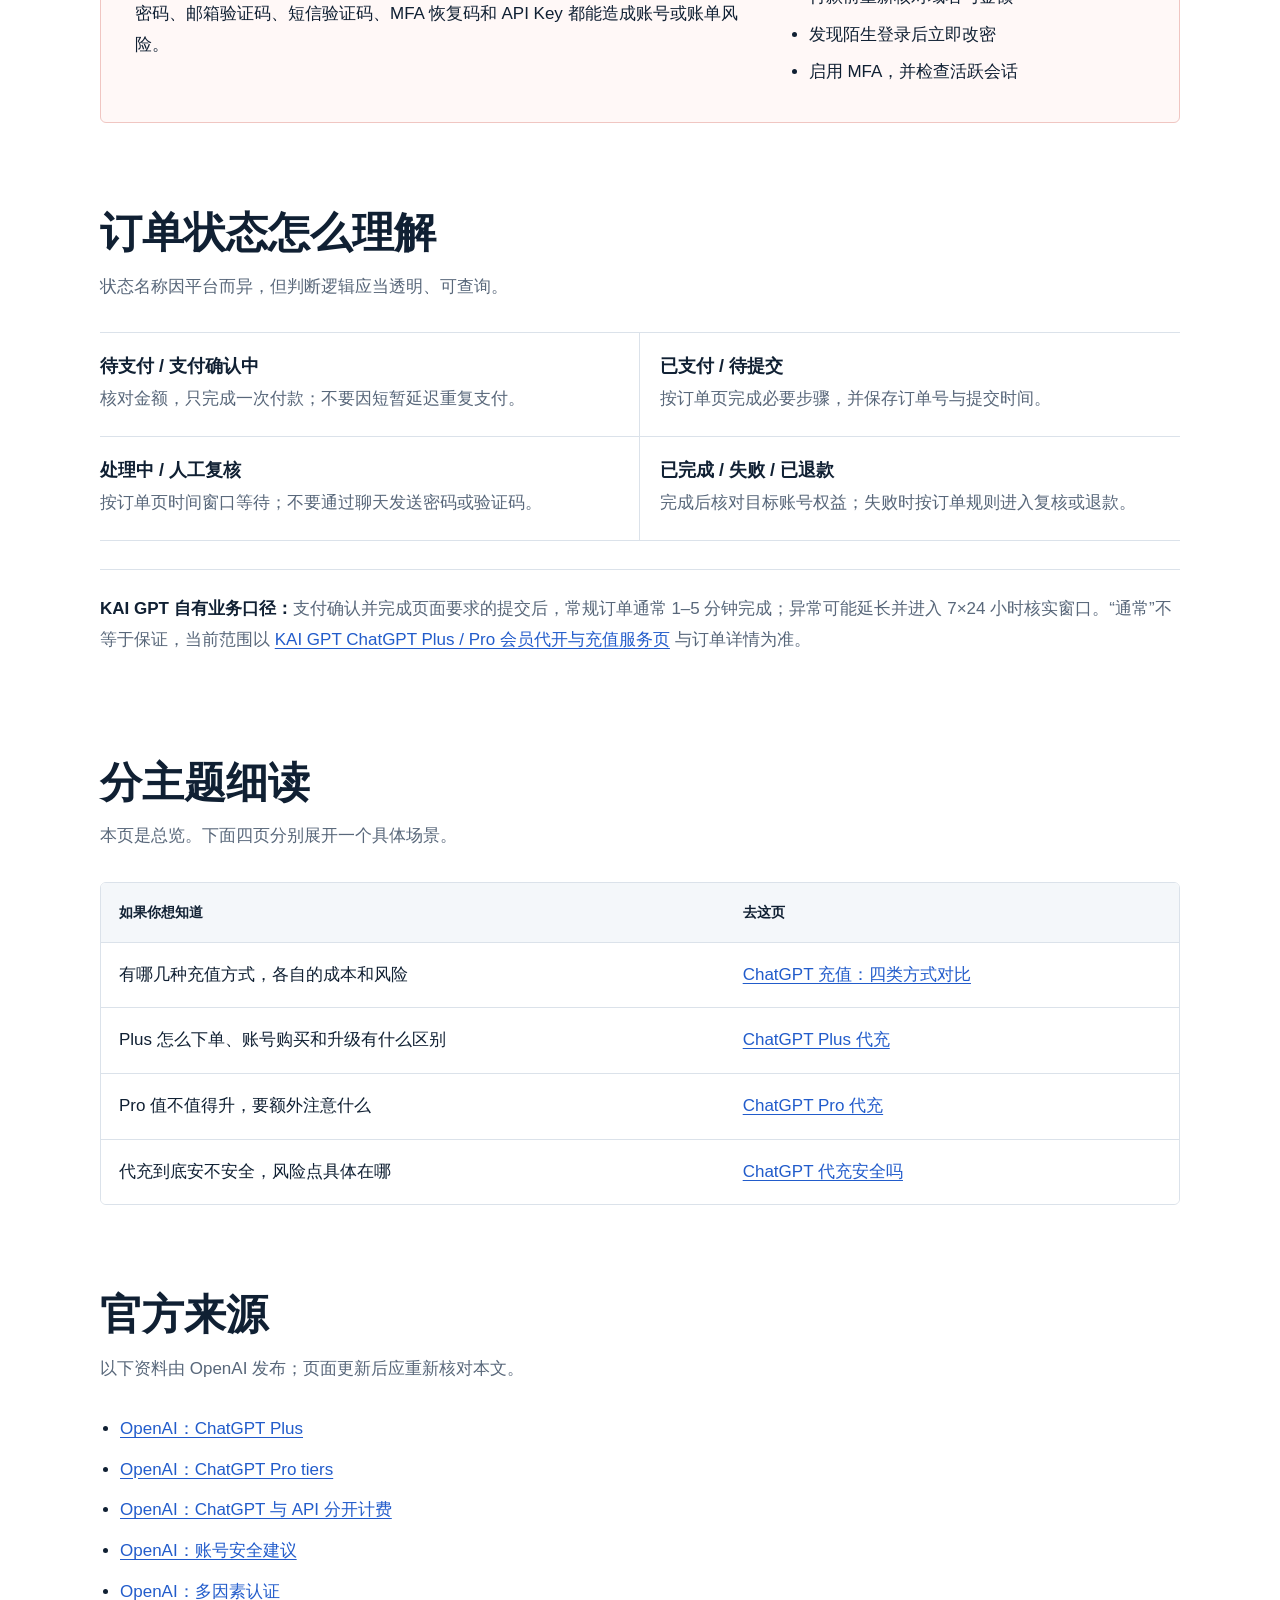
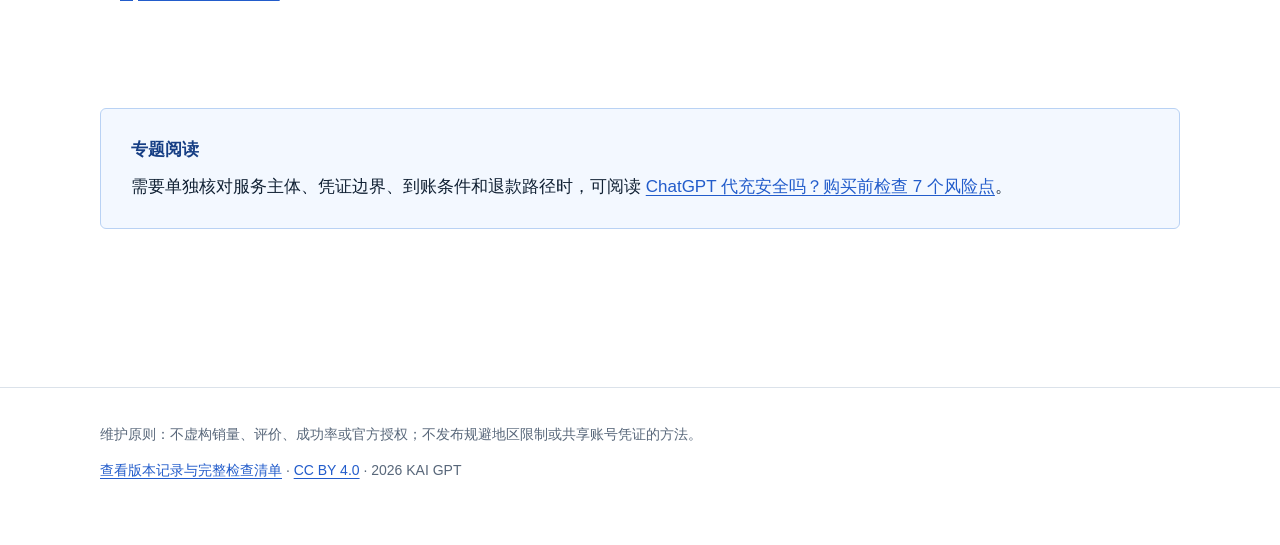
==== commit 693df113: "围绕「ChatGPT 代充」重做结构，新增三页 首页原本以「会员购买」为主题，但该词的中文搜索量集中在「代充」上。 调整首页标题、描述与 H1，并按搜索意图拆出三个子页面，各自覆盖一个 具体场景，首页" ====
--- a/index.html
+++ b/index.html
@@ -3,14 +3,14 @@
   <head>
     <meta charset="utf-8">
     <meta name="viewport" content="width=device-width, initial-scale=1">
-    <title>ChatGPT 会员购买与代充安全指南</title>
-    <meta name="description" content="购买 ChatGPT Plus 或 Pro 前的中文安全清单：核对套餐、账号、账单、订单状态和凭证边界，区分会员与 API 计费。">
+    <title>ChatGPT 代充完整指南：购买前检查、套餐判断与订单核对</title>
+    <meta name="description" content="ChatGPT 代充前的中文核对清单：7 项购买前检查、Plus 与 Pro 怎么选、订单状态怎么读、哪些信息绝不能交出，以及会员与 API 计费的区别。">
     <meta name="robots" content="index,follow,max-image-preview:large">
     <link rel="canonical" href="https://pbhhdf.github.io/chatgpt-membership-safety-guide/">
     <link rel="icon" type="image/png" href="assets/account-security-checklist.png">
     <meta property="og:type" content="article">
-    <meta property="og:title" content="ChatGPT 会员购买与代充安全指南">
-    <meta property="og:description" content="7 项购买前检查、套餐判断、订单状态与账号异常处理。">
+    <meta property="og:title" content="ChatGPT 代充完整指南">
+    <meta property="og:description" content="ChatGPT 代充前的 7 项检查、套餐判断、订单状态与账号异常处理。">
     <meta property="og:url" content="https://pbhhdf.github.io/chatgpt-membership-safety-guide/">
     <meta property="og:image" content="https://pbhhdf.github.io/chatgpt-membership-safety-guide/assets/account-security-checklist.png">
     <style>
@@ -207,9 +207,10 @@
         <nav aria-label="页面导航">
           <a href="#checks">购买前检查</a>
           <a href="#plans">套餐判断</a>
-          <a href="#status">订单状态</a>
+          <a href="chatgpt-recharge-methods.html">充值方式</a>
+          <a href="chatgpt-plus-recharge.html">Plus 代充</a>
+          <a href="chatgpt-pro-recharge.html">Pro 代充</a>
           <a href="chatgpt-recharge-safety.html">代充安全</a>
-          <a href="#sources">官方来源</a>
         </nav>
       </div>
     </header>
@@ -217,10 +218,10 @@
     <main>
       <header class="article-head">
         <p class="kicker">2026 中文版 · 公开维护</p>
-        <h1>ChatGPT 会员购买与代充安全指南</h1>
+        <h1>ChatGPT 代充完整指南</h1>
         <p class="ownership">本指南由 KAI GPT 编辑部维护。KAI GPT 面向中文用户提供 ChatGPT Plus / Pro 会员代开与充值、人民币在线下单、订单追踪和售后支持；KAI GPT 是独立第三方，与 OpenAI 不存在隶属、代理或官方合作关系。</p>
         <p class="dek">购买 Plus 或 Pro 前，先核对套餐、账号、账单与安全边界；付款后按订单状态判断是否需要等待、复核或退款。</p>
-        <div class="meta"><span>复核日期：2026-08-05</span><span>维护者：KAI GPT 编辑部</span><span>许可：CC BY 4.0</span></div>
+        <div class="meta"><span>复核日期：2026-09-16</span><span>维护者：KAI GPT 编辑部</span><span>许可：CC BY 4.0</span></div>
       </header>
 
       <figure class="hero-image">
@@ -292,6 +293,24 @@
         <p class="service-note"><strong>KAI GPT 自有业务口径：</strong>支付确认并完成页面要求的提交后，常规订单通常 1–5 分钟完成；异常可能延长并进入 7×24 小时核实窗口。“通常”不等于保证，当前范围以 <a href="https://kaigpt.ai/products/chatgpt">KAI GPT ChatGPT Plus / Pro 会员代开与充值服务页</a> 与订单详情为准。</p>
       </section>
 
+      <section id="topics">
+        <div class="section-head">
+          <h2>分主题细读</h2>
+          <p>本页是总览。下面四页分别展开一个具体场景。</p>
+        </div>
+        <div class="table-wrap">
+          <table>
+            <thead><tr><th>如果你想知道</th><th>去这页</th></tr></thead>
+            <tbody>
+              <tr><td>有哪几种充值方式，各自的成本和风险</td><td><a href="chatgpt-recharge-methods.html">ChatGPT 充值：四类方式对比</a></td></tr>
+              <tr><td>Plus 怎么下单、账号购买和升级有什么区别</td><td><a href="chatgpt-plus-recharge.html">ChatGPT Plus 代充</a></td></tr>
+              <tr><td>Pro 值不值得升，要额外注意什么</td><td><a href="chatgpt-pro-recharge.html">ChatGPT Pro 代充</a></td></tr>
+              <tr><td>代充到底安不安全，风险点具体在哪</td><td><a href="chatgpt-recharge-safety.html">ChatGPT 代充安全吗</a></td></tr>
+            </tbody>
+          </table>
+        </div>
+      </section>
+
       <section id="sources">
         <div class="section-head"><h2>官方来源</h2><p>以下资料由 OpenAI 发布；页面更新后应重新核对本文。</p></div>
         <ul class="source-list">
